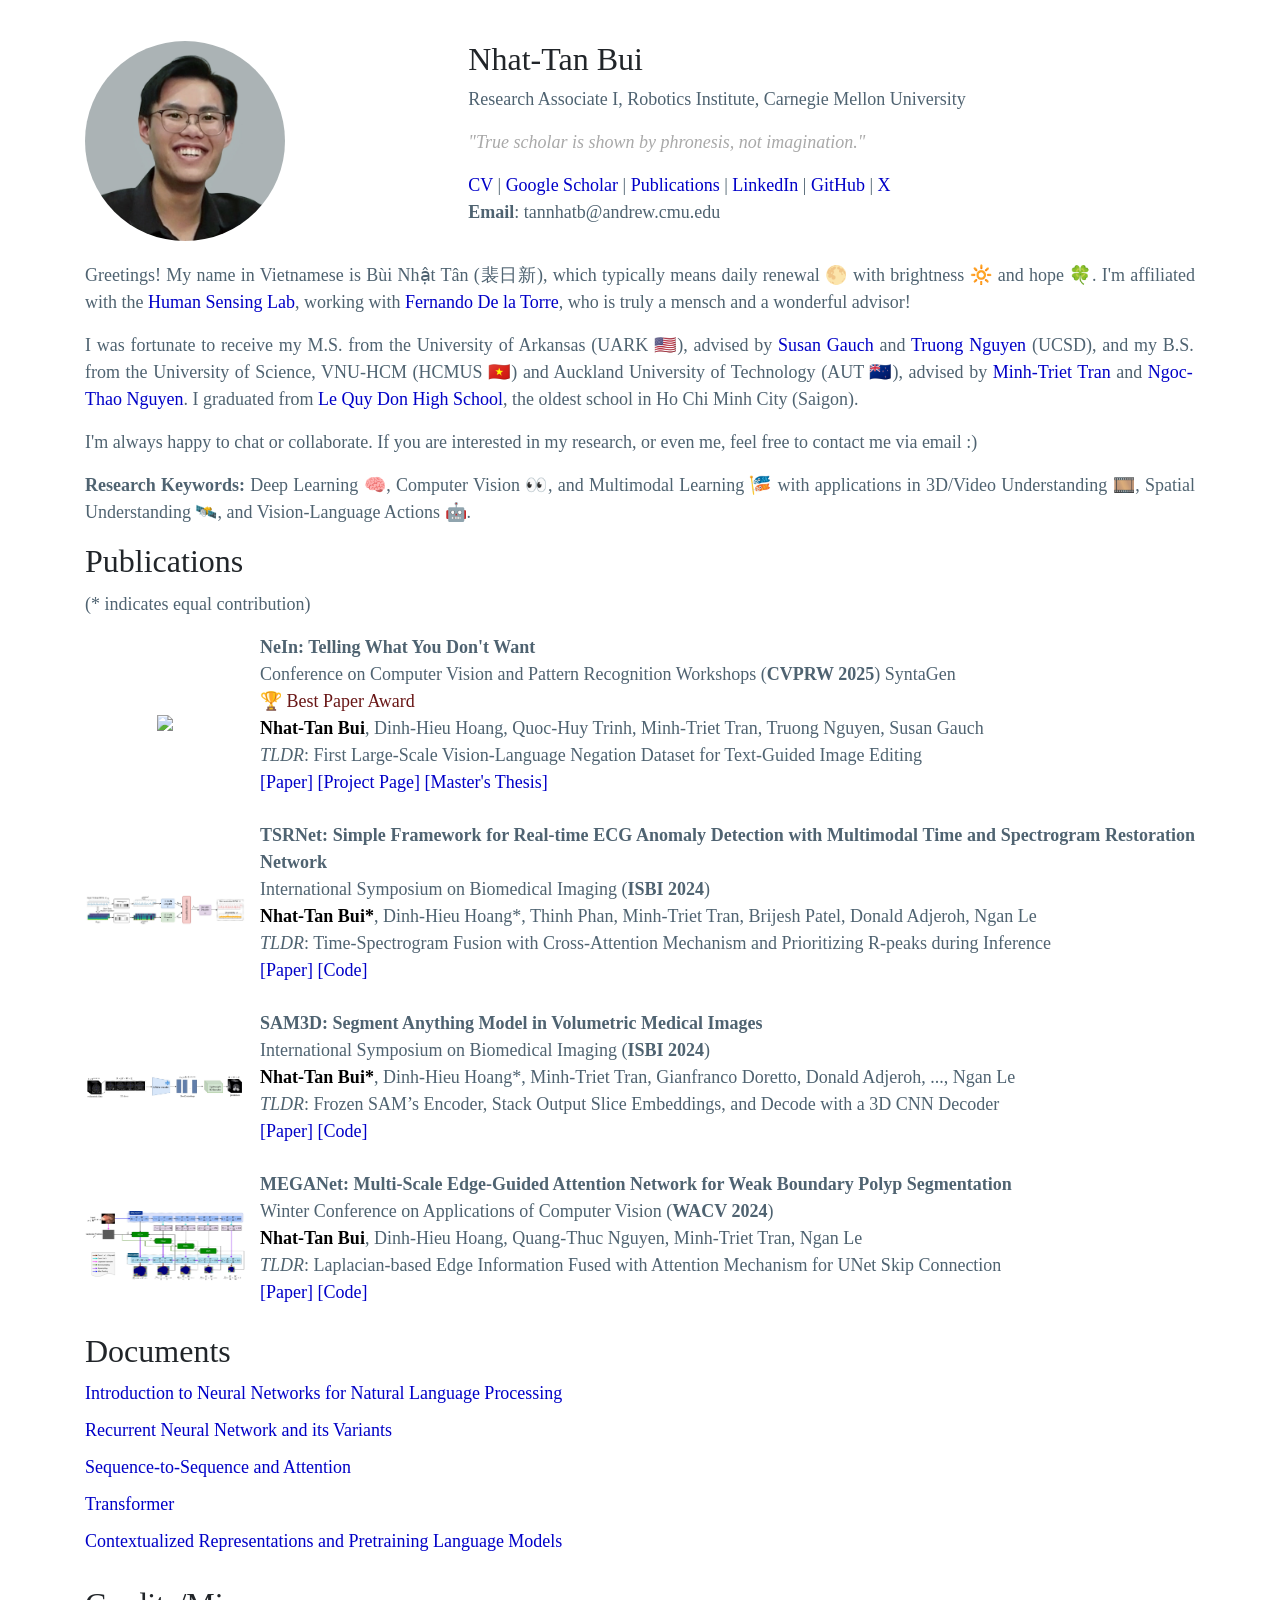
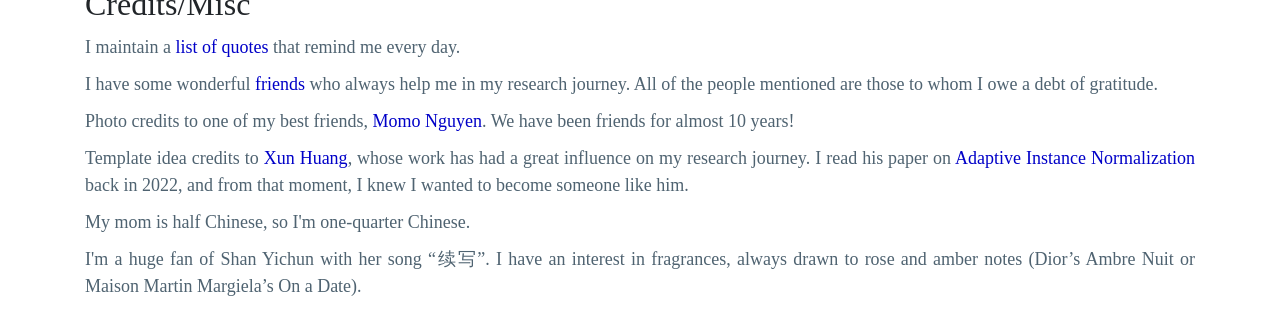
==== index.html @ d83086c2 "update" ====
<!DOCTYPE html>
<html lang="en">

<head>
    <meta charset="UTF-8">
    <meta name="viewport" content="width=device-width, initial-scale=1.0">
    <meta http-equiv="X-UA-Compatible" content="ie=edge">
    <link rel="stylesheet" href="css/main.css">
    <link rel="stylesheet" href="bootstrap/css/bootstrap.min.css"> 
    <title>Nhat-Tan Bui</title>
    <link rel="icon" href="images/favicon.png">
</head>

<body>
    <div class="container">
        <div id="profile">
            <div class="container" id="profile">
                <div class="profile-left">
                    <img src="images/ava.jpg" class="profile-photo">
                </div>
                <div class="profile-right">
                    <h2>Nhat-Tan Bui</h2>
                    <p>Research Associate I, Robotics Institute, Carnegie Mellon University</p>
                    <p><p style="font-size: 18px; font-style: italic; color: #A9A9A9;">"True scholar is shown by phronesis, not imagination."</></p>
                    <p style="margin-bottom: 0;" class="social-links">
                        <a href="https://drive.google.com/file/d/1p9NUWzG6cWO3lmLlV0U5nC8i3-qY0h5b/view?usp=drive_link">CV</a> |
                        <a href="https://scholar.google.com/citations?user=FV1sNHAAAAAJ">Google Scholar</a> |
                        <a href="#publication">Publications</a> |
                        <a href="https://www.linkedin.com/in/bntannnn/">LinkedIn</a> |
                        <a href="https://github.com/tanbuinhat">GitHub</a> |
                        <a href="https://x.com/nhattanbui22">X</a> 
                    </p>
                    <p><span class="highlight">Email</span>: tannhatb@andrew.cmu.edu</p>
                </div>
            </div>
        </div>   

        <div class="col-xs-12" id="intro">
            <p>Greetings! My name in Vietnamese is Bùi Nhật Tân (裴日新), which typically means daily renewal 🌕 with brightness 🔆 and hope 🍀. I'm affiliated with the <a href="http://www.humansensing.cs.cmu.edu/">Human Sensing Lab</a>, working with <a href="https://www.ri.cmu.edu/ri-faculty/fernando-de-la-torre-frade/">Fernando De la Torre</a>, who is truly a mensch and a wonderful advisor!</p>
            <p>I was fortunate to receive my M.S. from the University of Arkansas (UARK 🇺🇸), advised by <a href="https://engineering.uark.edu/electrical-engineering-computer-science/electrical-engineering-faculty/uid/sgauch/name/Susan+E+Gauch/">Susan Gauch</a> and <a href="https://jacobsschool.ucsd.edu/people/profile/truong-q-nguyen">Truong Nguyen</a> (UCSD), 
            and my B.S. from the University of Science, VNU-HCM (HCMUS 🇻🇳) and Auckland University of Technology (AUT 🇳🇿), advised by <a href="https://en.hcmus.edu.vn/profile/tran-minh-triet/">Minh-Triet Tran</a> and <a href="https://www.fit.hcmus.edu.vn/~nnthao/">Ngoc-Thao Nguyen</a>. I graduated from <a href="https://www.historicvietnam.com/former-lycee-chasseloup-laubat/">Le Quy Don High School</a>, the oldest school in Ho Chi Minh City (Saigon).</p>
            <p>I'm always happy to chat or collaborate. If you are interested in my research, or even me, feel free to contact me via email :)</p>
            <p><span class="highlight">Research Keywords:</span> Deep Learning 🧠, Computer Vision 👀, and Multimodal Learning 🎏 with applications in 3D/Video Understanding 🎞️, Spatial Understanding 🛰️, and Vision-Language Actions 🤖.</p>
        </div>


        <div class="col-xs-12"  id="publication">
            <h2>Publications</h2>
            <p>(* indicates equal contribution)</p>

            <div class="row publication-item">
                <div class="col-xs-12 col-sm-3 col-md-2 publication-image">
                    <img src="images/NeIn.png">
                </div>

                <div class="col-xs-12 col-sm-9 col-md-10 publication-text">
                    <p class="article-title">NeIn: Telling What You Don't Want</p>
                    <p style="margin-bottom: 0;">Conference on Computer Vision and Pattern Recognition Workshops (<span class="highlight">CVPRW 2025</span>) SyntaGen</p> 
                    <p style="margin-bottom: 0;">🏆 <span style="color: #691616;">Best Paper Award</span></p>
                    <p style="margin-bottom: 0;"><span class="author">Nhat-Tan Bui</span>, Dinh-Hieu Hoang, Quoc-Huy Trinh, Minh-Triet Tran, Truong Nguyen, Susan Gauch</p>
                    <p style="margin-bottom: 0;"><i>TLDR</i>: First Large-Scale Vision-Language Negation Dataset for Text-Guided Image Editing</p>
                    <p><a href="https://arxiv.org/abs/2409.06481"> [Paper]</a><a href="https://tanbuinhat.github.io/NeIn/"> [Project Page]</a><a href="https://scholarworks.uark.edu/etd/5986/"> [Master's Thesis]</a></p>
                </div>
            </div>

            <div class="row publication-item">
                <div class="col-xs-12 col-sm-3 col-md-2 publication-image">
                    <img src="images/TSRNet.jpg">
                </div>

                <div class="col-xs-12 col-sm-9 col-md-10 publication-text">
                    <p class="article-title">TSRNet: Simple Framework for Real-time ECG Anomaly Detection with Multimodal Time and Spectrogram Restoration Network</p>
                    <p style="margin-bottom: 0;">International Symposium on Biomedical Imaging (<span class="highlight">ISBI 2024</span>)</p> 
                    <p style="margin-bottom: 0;"><span class="author">Nhat-Tan Bui*</span>, Dinh-Hieu Hoang*, Thinh Phan, Minh-Triet Tran, Brijesh Patel, Donald Adjeroh, Ngan Le</p>
                    <p style="margin-bottom: 0;"><i>TLDR</i>: Time-Spectrogram Fusion with Cross-Attention Mechanism and Prioritizing R-peaks during Inference</p>
                    <p><a href="https://arxiv.org/abs/2312.10187"> [Paper]</a><a href="https://github.com/UARK-AICV/TSRNet"> [Code]</a></p>
                </div>
            </div>

            <div class="row publication-item">
                <div class="col-xs-12 col-sm-3 col-md-2 publication-image">
                    <img src="images/SAM3D.jpg">
                </div>

                <div class="col-xs-12 col-sm-9 col-md-10 publication-text">
                    <p class="article-title">SAM3D: Segment Anything Model in Volumetric Medical Images</p>
                    <p style="margin-bottom: 0;">International Symposium on Biomedical Imaging (<span class="highlight">ISBI 2024</span>)</p> 
                    <p style="margin-bottom: 0;"><span class="author">Nhat-Tan Bui*</span>, Dinh-Hieu Hoang*, Minh-Triet Tran, Gianfranco Doretto, Donald Adjeroh, ..., Ngan Le</p>
                    <p style="margin-bottom: 0;"><i>TLDR</i>: Frozen SAM’s Encoder, Stack Output Slice Embeddings, and Decode with a 3D CNN Decoder</p>
                    <p><a href="https://arxiv.org/abs/2309.03493"> [Paper]</a><a href="https://github.com/UARK-AICV/SAM3D"> [Code]</a></p>
                </div>
            </div>


            <div class="row publication-item">
                <div class="col-xs-12 col-sm-3 col-md-2 publication-image">
                    <img src="images/MEGANet.jpg">
                </div>

                <div class="col-xs-12 col-sm-9 col-md-10 publication-text">
                    <p class="article-title">MEGANet: Multi-Scale Edge-Guided Attention Network for Weak Boundary Polyp Segmentation</p>
                    <p style="margin-bottom: 0;">Winter Conference on Applications of Computer Vision (<span class="highlight">WACV 2024</span>)</p> 
                    <p style="margin-bottom: 0;"><span class="author">Nhat-Tan Bui</span>, Dinh-Hieu Hoang, Quang-Thuc Nguyen, Minh-Triet Tran, Ngan Le</p>
                    <p style="margin-bottom: 0;"><i>TLDR</i>: Laplacian-based Edge Information Fused with Attention Mechanism for UNet Skip Connection</p>
                    <p><a href="https://arxiv.org/abs/2309.03329"> [Paper]</a><a href="https://github.com/UARK-AICV/MEGANet"> [Code]</a></p>
                </div>
            </div>
            
        </div>


        <div class="col-xs-12" id="documents">
            <h2>Documents</h2>
            <ul>
                <li><a href="https://drive.google.com/file/d/1BZ5nhnDz6Wyke-MJ8NSvJ7gB6AqwKMNn/view?usp=sharing">Introduction to Neural Networks for Natural Language Processing</a></li>
                <li><a href="https://drive.google.com/file/d/1oxoGDTKHzduneCsjd1_vYH80rLHePh2l/view?usp=sharing">Recurrent Neural Network and its Variants</a></li>
                <li><a href="https://drive.google.com/file/d/1zu3jAroVLUYrn-IvVmHPqUn3wFqWlLka/view?usp=sharing">Sequence-to-Sequence and Attention</a></li>
                <li><a href="https://drive.google.com/file/d/1wyZsNoutCUk3SFocXcAwZsvvgxLwMb8A/view?usp=sharing">Transformer</a></li>
                <li><a href="https://drive.google.com/file/d/1ORIOd24dm9jxn-ORWn47mVZruFvTWpwh/view?usp=sharing">Contextualized Representations and Pretraining Language Models</a></li>
            </ul>
        </div>

        <div class="col-xs-12" id="misc">
            <h2 style="margin-top: 30px;">Credits/Misc</h2>
            <ul style="color: #4F6371;">
                <li>I maintain a <a href="quotes.html">list of quotes</a> that remind me every day.</li>
                <li>I have some wonderful <a href="friends.html">friends</a> who always help me in my research journey. All of the people mentioned are those to whom I owe a debt of gratitude.</li>
                <li>Photo credits to one of my best friends, <a href="https://www.instagram.com/momonguyenn/">Momo Nguyen</a>. We have been friends for almost 10 years!</li>
                <li>Template idea credits to <a href="https://www.xunhuang.me/">Xun Huang</a>, whose work has had a great influence on my research journey. I read his paper on <a href="https://openaccess.thecvf.com/content_ICCV_2017/papers/Huang_Arbitrary_Style_Transfer_ICCV_2017_paper.pdf">Adaptive Instance Normalization</a> back in 2022, and from that moment, I knew I wanted to become someone like him.</li>
                <li>My mom is half Chinese, so I'm one-quarter Chinese.</li>
                <li>I'm a huge fan of Shan Yichun with her song “续写”. I have an interest in fragrances, always drawn to rose and amber notes (Dior’s Ambre Nuit or Maison Martin Margiela’s On a Date).</li>
            </ul>
        </div>

    </div>
</body>
</html>
---- css/main.css ----
* {
  margin: 0;
  padding: 0;
  box-sizing: border-box;
  font-family: 'Merriweather', serif;
}

body {
  width: 100%;
  height: 100%;
  background-color: #f4f4f4;
  line-height: 1.6;
  margin: 0;
  padding: 0;
}

.container{
  width: 90%;
  max-width: 1200px;
  margin: 0 auto;
  padding: 20px;
}

p {
  color: #4F6371;
  font-weight: 300;
  font-size: 18px;
  margin: 0; 
  margin-bottom: 20px; 
}

p.quote {
  font-size: 18px;
  font-style: italic; 
  color: #A9A9A9;
}

a:link {
  color: #0000C8; 
  text-decoration: none; 
}

a:visited {
  color: #0000C8; 
  text-decoration: none;
}

#profile .container {
  display: flex;
  align-items: center;
  padding: 20px 0;
  flex-wrap: wrap;
  gap: 20px;
}

.profile-left {
  flex: 1;
  min-width: 200px;
}

.profile-photo {
  border-radius: 50%;
  width: 200px;
  height: 200px;
  float: left;
  margin-right: 10px;
}

.profile-right {
  flex: 2;
  min-width: 280px;
  padding: 0;
}

.social-links a {
  font-size: 18px;     
  text-decoration: none; 
  color: #0000C8;
} 

span.highlight
{
  font-weight:bold;
}

span.author
{
  color:#000000;
  font-weight:bold;
}

#publication, #intro, #documents, #blogs, #misc {
    text-align: justify;
    text-justify: inter-word;
}

#publication .article-title {
  font-size: 18px;  
  margin-bottom: 0;
  font-weight: bold;
}

.publication-item {
  margin-bottom: 10px;
  display: flex;
  flex-wrap: wrap;
  align-items: center;
}

.publication-image {
  height: 120px;
  display: flex;
  align-items: center;
  justify-content: center;
}

.publication-image img {
  max-width: 100%;
  max-height: 100%;
  object-fit: contain;
}

.publication-text {
  text-align: justify;
  text-justify: inter-word;
  align-items: center;
}

@media (min-width: 768px) {
  .publication-text {
    padding-left: 0 !important;
    text-align: justify;
  }
}

@media (max-width: 767px) {
  #profile .container {
    flex-direction: column;
    text-align: center;
  }
  .publication-image {
    margin-bottom: 10px;
    padding: 0 15px; 
  }
  .publication-text {
    padding: 0 15px; 
    text-align: justify;
  }
}

ul {
  padding-left: 0;
  list-style-type: none;
}

li {
  margin-bottom: 10px;
  font-size: 18px;
  font-weight: 300;
}

.col-xs-12 h2 {
  margin-bottom: 10px;
}

.quote-section {
    margin-bottom: 40px;
}

.quote-section h3 {
    margin-bottom: 15px;
}

.quote {
    line-height: 1.8;
}
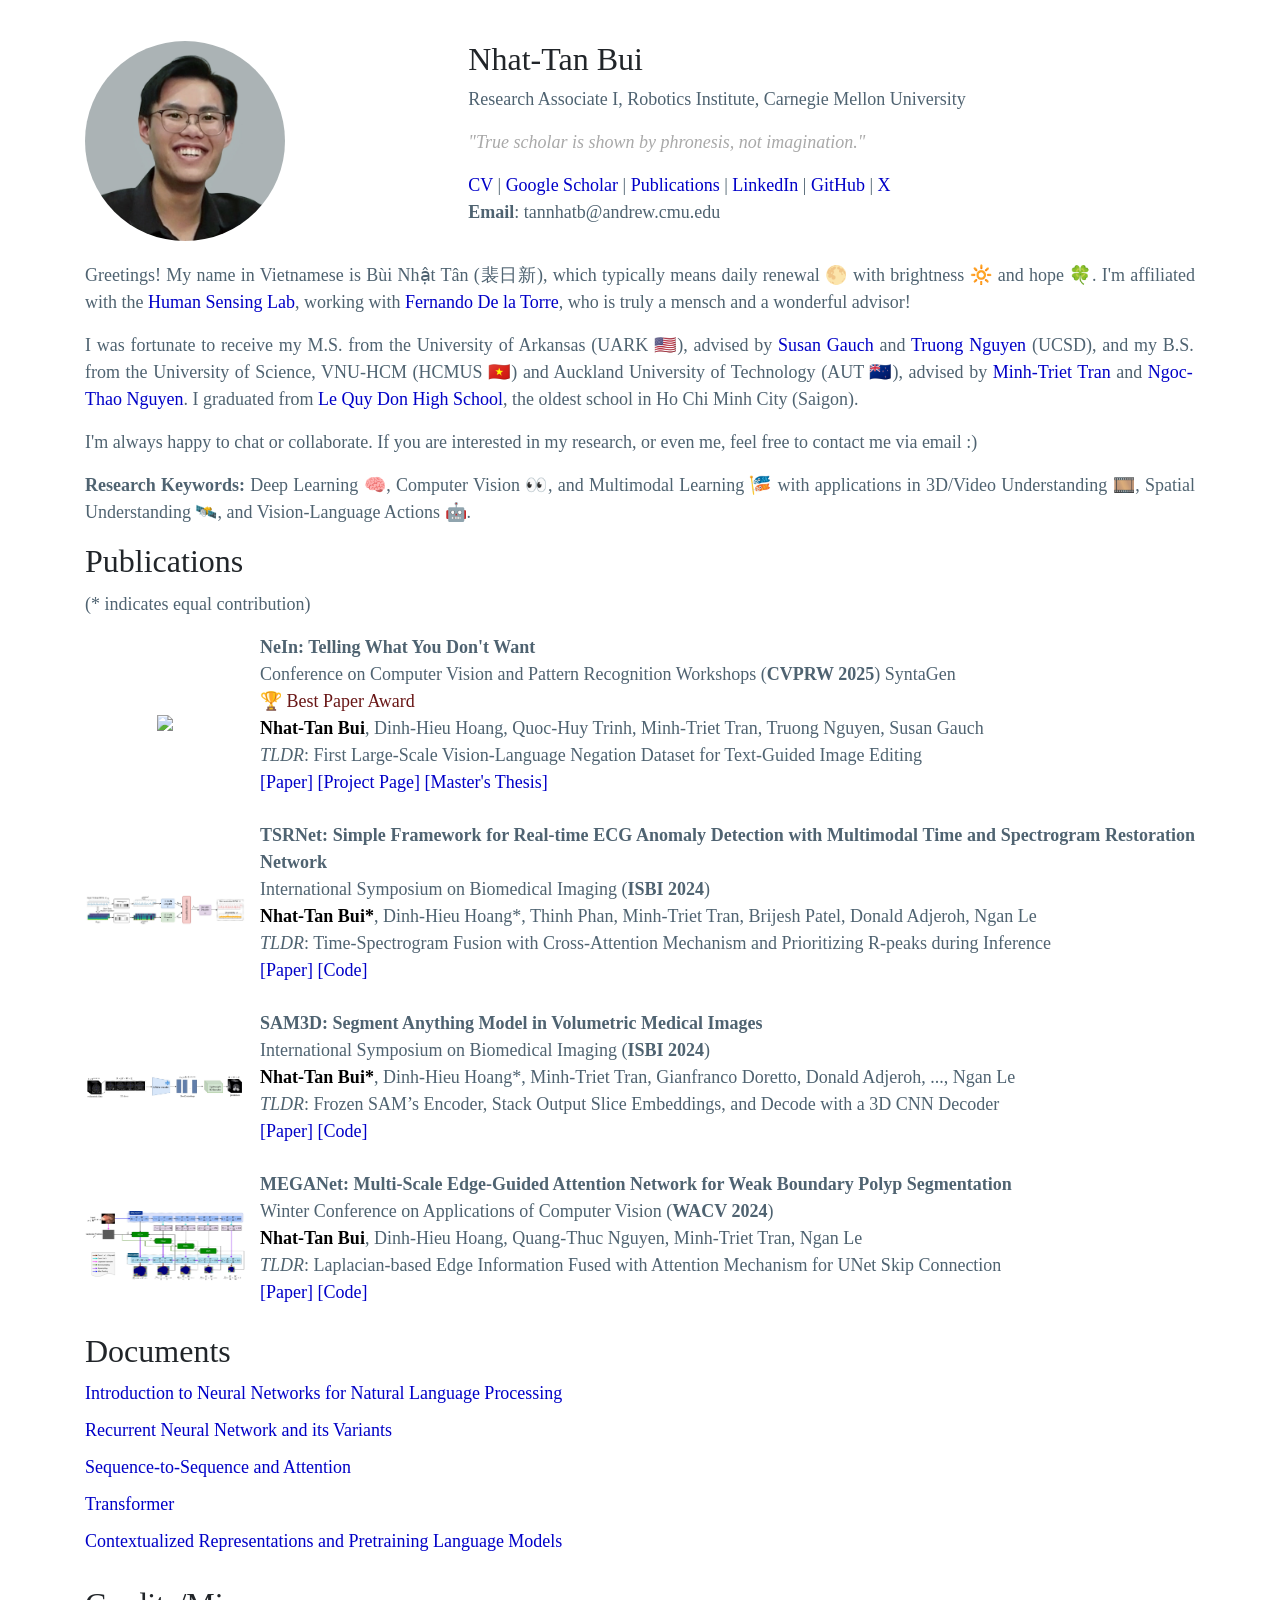
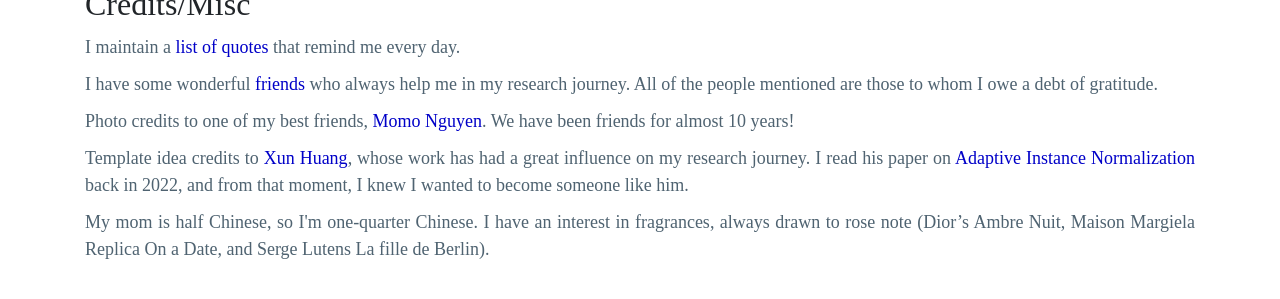
==== commit a9e657b1: "update" ====
--- a/index.html
+++ b/index.html
@@ -128,8 +128,7 @@
                 <li>I have some wonderful <a href="friends.html">friends</a> who always help me in my research journey. All of the people mentioned are those to whom I owe a debt of gratitude.</li>
                 <li>Photo credits to one of my best friends, <a href="https://www.instagram.com/momonguyenn/">Momo Nguyen</a>. We have been friends for almost 10 years!</li>
                 <li>Template idea credits to <a href="https://www.xunhuang.me/">Xun Huang</a>, whose work has had a great influence on my research journey. I read his paper on <a href="https://openaccess.thecvf.com/content_ICCV_2017/papers/Huang_Arbitrary_Style_Transfer_ICCV_2017_paper.pdf">Adaptive Instance Normalization</a> back in 2022, and from that moment, I knew I wanted to become someone like him.</li>
-                <li>My mom is half Chinese, so I'm one-quarter Chinese.</li>
-                <li>I'm a huge fan of Shan Yichun with her song “续写”. I have an interest in fragrances, always drawn to rose and amber notes (Dior’s Ambre Nuit or Maison Martin Margiela’s On a Date).</li>
+                <li>My mom is half Chinese, so I'm one-quarter Chinese. I have an interest in fragrances, always drawn to rose note (Dior’s Ambre Nuit, Maison Margiela Replica On a Date, and Serge Lutens La fille de Berlin).</li>
             </ul>
         </div>
 
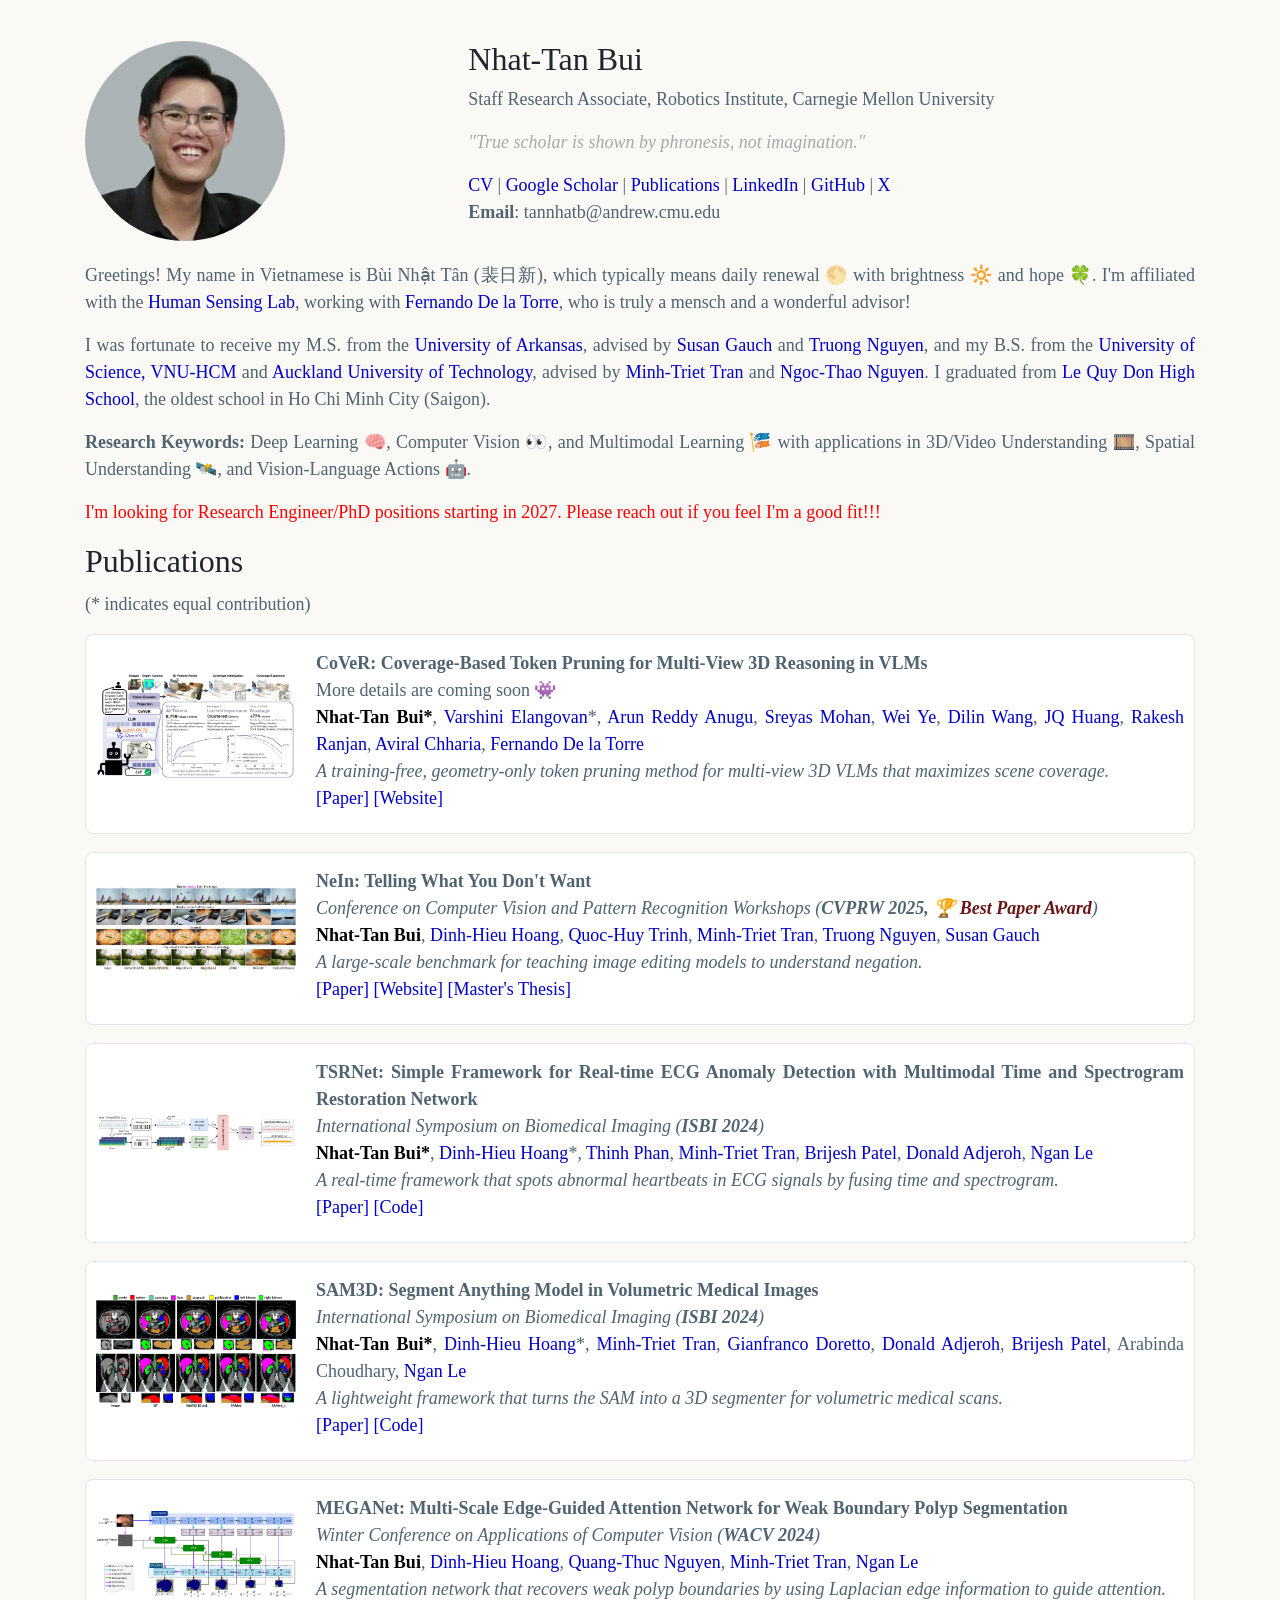
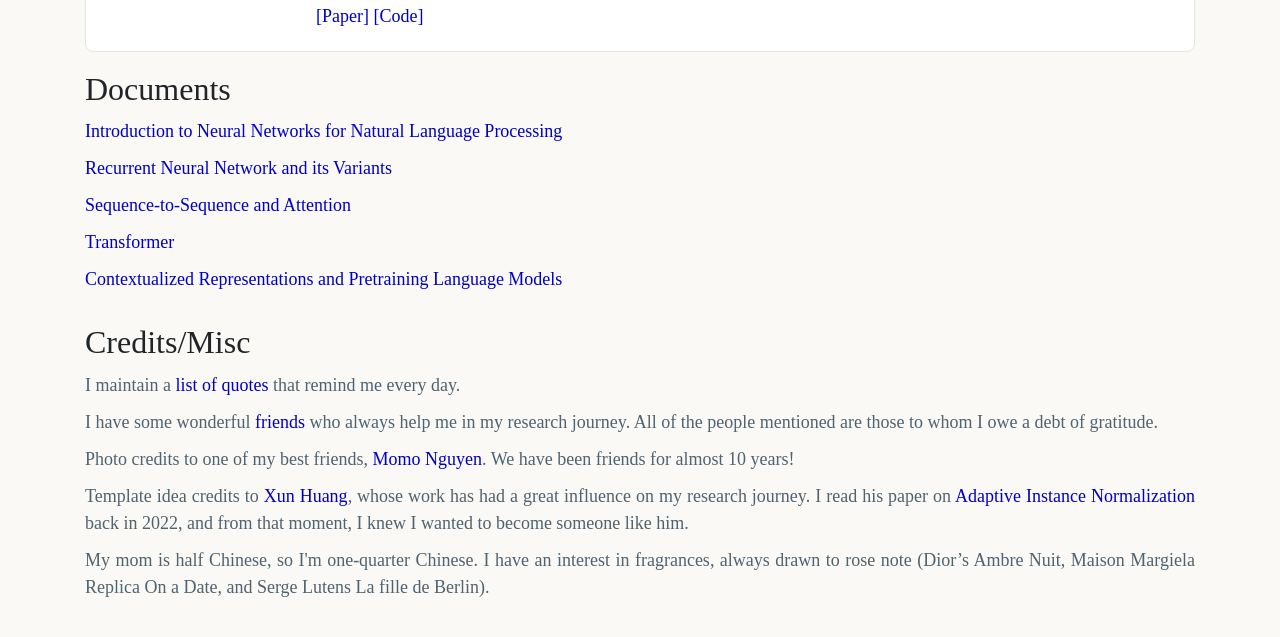
==== commit 9d9b3909: "update" ====
--- a/index.html
+++ b/index.html
@@ -21,10 +21,10 @@
                 </div>
                 <div class="profile-right">
                     <h2>Nhat-Tan Bui</h2>
-                    <p>Research Associate I, Robotics Institute, Carnegie Mellon University</p>
+                    <p>Staff Research Associate, Robotics Institute, Carnegie Mellon University</p>
                     <p><p style="font-size: 18px; font-style: italic; color: #A9A9A9;">"True scholar is shown by phronesis, not imagination."</></p>
                     <p style="margin-bottom: 0;" class="social-links">
-                        <a href="https://drive.google.com/file/d/1p9NUWzG6cWO3lmLlV0U5nC8i3-qY0h5b/view?usp=drive_link">CV</a> |
+                        <a href="https://drive.google.com/file/d/1gJBJsEUtDPwQ0TL1xk48a0roUYD8vA9K/view?usp=drive_link">CV</a> |
                         <a href="https://scholar.google.com/citations?user=FV1sNHAAAAAJ">Google Scholar</a> |
                         <a href="#publication">Publications</a> |
                         <a href="https://www.linkedin.com/in/bntannnn/">LinkedIn</a> |
@@ -38,10 +38,10 @@
 
         <div class="col-xs-12" id="intro">
             <p>Greetings! My name in Vietnamese is Bùi Nhật Tân (裴日新), which typically means daily renewal 🌕 with brightness 🔆 and hope 🍀. I'm affiliated with the <a href="http://www.humansensing.cs.cmu.edu/">Human Sensing Lab</a>, working with <a href="https://www.ri.cmu.edu/ri-faculty/fernando-de-la-torre-frade/">Fernando De la Torre</a>, who is truly a mensch and a wonderful advisor!</p>
-            <p>I was fortunate to receive my M.S. from the University of Arkansas (UARK 🇺🇸), advised by <a href="https://engineering.uark.edu/electrical-engineering-computer-science/electrical-engineering-faculty/uid/sgauch/name/Susan+E+Gauch/">Susan Gauch</a> and <a href="https://jacobsschool.ucsd.edu/people/profile/truong-q-nguyen">Truong Nguyen</a> (UCSD), 
-            and my B.S. from the University of Science, VNU-HCM (HCMUS 🇻🇳) and Auckland University of Technology (AUT 🇳🇿), advised by <a href="https://en.hcmus.edu.vn/profile/tran-minh-triet/">Minh-Triet Tran</a> and <a href="https://www.fit.hcmus.edu.vn/~nnthao/">Ngoc-Thao Nguyen</a>. I graduated from <a href="https://www.historicvietnam.com/former-lycee-chasseloup-laubat/">Le Quy Don High School</a>, the oldest school in Ho Chi Minh City (Saigon).</p>
-            <p>I'm always happy to chat or collaborate. If you are interested in my research, or even me, feel free to contact me via email :)</p>
+            <p>I was fortunate to receive my M.S. from the <a href="https://www.uark.edu/">University of Arkansas</a>, advised by <a href="https://engineering.uark.edu/electrical-engineering-computer-science/electrical-engineering-faculty/uid/sgauch/name/Susan+E+Gauch/">Susan Gauch</a> and <a href="https://jacobsschool.ucsd.edu/people/profile/truong-q-nguyen">Truong Nguyen</a>, 
+            and my B.S. from the <a href="https://en.hcmus.edu.vn/">University of Science, VNU-HCM</a> and <a href="https://www.aut.ac.nz/">Auckland University of Technology</a>, advised by <a href="https://en.hcmus.edu.vn/profile/tran-minh-triet/">Minh-Triet Tran</a> and <a href="https://www.fit.hcmus.edu.vn/~nnthao/">Ngoc-Thao Nguyen</a>. I graduated from <a href="https://www.historicvietnam.com/former-lycee-chasseloup-laubat/">Le Quy Don High School</a>, the oldest school in Ho Chi Minh City (Saigon).</p>
             <p><span class="highlight">Research Keywords:</span> Deep Learning 🧠, Computer Vision 👀, and Multimodal Learning 🎏 with applications in 3D/Video Understanding 🎞️, Spatial Understanding 🛰️, and Vision-Language Actions 🤖.</p>
+            <p style="color: red">I'm looking for Research Engineer/PhD positions starting in 2027. Please reach out if you feel I'm a good fit!!!</p>
         </div>
 
 
@@ -49,62 +49,86 @@
             <h2>Publications</h2>
             <p>(* indicates equal contribution)</p>
 
-            <div class="row publication-item">
-                <div class="col-xs-12 col-sm-3 col-md-2 publication-image">
-                    <img src="images/NeIn.png">
-                </div>
+            <div class="publication-item">
+                <div class="row">
+                    <div class="publication-image">
+                        <img src="images/CoVeR.jpg" class="move-down">
+                    </div>
 
-                <div class="col-xs-12 col-sm-9 col-md-10 publication-text">
-                    <p class="article-title">NeIn: Telling What You Don't Want</p>
-                    <p style="margin-bottom: 0;">Conference on Computer Vision and Pattern Recognition Workshops (<span class="highlight">CVPRW 2025</span>) SyntaGen</p> 
-                    <p style="margin-bottom: 0;">🏆 <span style="color: #691616;">Best Paper Award</span></p>
-                    <p style="margin-bottom: 0;"><span class="author">Nhat-Tan Bui</span>, Dinh-Hieu Hoang, Quoc-Huy Trinh, Minh-Triet Tran, Truong Nguyen, Susan Gauch</p>
-                    <p style="margin-bottom: 0;"><i>TLDR</i>: First Large-Scale Vision-Language Negation Dataset for Text-Guided Image Editing</p>
-                    <p><a href="https://arxiv.org/abs/2409.06481"> [Paper]</a><a href="https://tanbuinhat.github.io/NeIn/"> [Project Page]</a><a href="https://scholarworks.uark.edu/etd/5986/"> [Master's Thesis]</a></p>
+                    <div class="publication-text">
+                        <p class="article-title">CoVeR: Coverage-Based Token Pruning for Multi-View 3D Reasoning in VLMs</p>
+                        <p style="margin-bottom: 0;">More details are coming soon 👾</p> 
+                        <p style="margin-bottom: 0;"><span class="author">Nhat-Tan Bui*</span>, <a href="https://varshini-e.github.io/">Varshini Elangovan</a>*, <a href="https://www.linkedin.com/in/a-arun-reddy/">Arun Reddy Anugu</a>, <a href="https://sreyas-mohan.github.io/">Sreyas Mohan</a>, <a href="https://ywwwer.github.io/">Wei Ye</a>, <a href="https://wdilin.github.io/">Dilin Wang</a>, <a href="https://www.linkedin.com/in/jq-huang/">JQ Huang</a>, <a href="https://www.linkedin.com/in/rakesh-r-3848538/">Rakesh Ranjan</a>, <a href="https://aviralchharia.github.io/">Aviral Chharia</a>, <a href="https://scholar.google.com/citations?user=YB8_6gkAAAAJ">Fernando De la Torre</a></p>
+                        <p style="margin-bottom: 0;"><i>A training-free, geometry-only token pruning method for multi-view 3D VLMs that maximizes scene coverage.</i></p>
+                        <p><a href="https://humansensinglab.github.io/CoVeR/CoVeR.pdf"> [Paper]</a><a href="https://humansensinglab.github.io/CoVeR"> [Website]</a></p>
+                    </div>
                 </div>
             </div>
 
-            <div class="row publication-item">
-                <div class="col-xs-12 col-sm-3 col-md-2 publication-image">
-                    <img src="images/TSRNet.jpg">
-                </div>
+            <div class="publication-item">
+                <div class="row">
+                    <div class="publication-image">
+                        <img src="images/NeIn.png">
+                    </div>
 
-                <div class="col-xs-12 col-sm-9 col-md-10 publication-text">
-                    <p class="article-title">TSRNet: Simple Framework for Real-time ECG Anomaly Detection with Multimodal Time and Spectrogram Restoration Network</p>
-                    <p style="margin-bottom: 0;">International Symposium on Biomedical Imaging (<span class="highlight">ISBI 2024</span>)</p> 
-                    <p style="margin-bottom: 0;"><span class="author">Nhat-Tan Bui*</span>, Dinh-Hieu Hoang*, Thinh Phan, Minh-Triet Tran, Brijesh Patel, Donald Adjeroh, Ngan Le</p>
-                    <p style="margin-bottom: 0;"><i>TLDR</i>: Time-Spectrogram Fusion with Cross-Attention Mechanism and Prioritizing R-peaks during Inference</p>
-                    <p><a href="https://arxiv.org/abs/2312.10187"> [Paper]</a><a href="https://github.com/UARK-AICV/TSRNet"> [Code]</a></p>
+                    <div class="publication-text">
+                        <p class="article-title">NeIn: Telling What You Don't Want</p>
+                        <p style="margin-bottom: 0;"><i>Conference on Computer Vision and Pattern Recognition Workshops (<span class="highlight">CVPRW 2025, 🏆 <span style="color: #691616;">Best Paper Award</span></span>)</i></p> 
+                        <p style="margin-bottom: 0;"><span class="author">Nhat-Tan Bui</span>, <a href="https://scholar.google.com/citations?user=713F7a8AAAAJ">Dinh-Hieu Hoang</a>, <a href="https://huyquoctrinh.github.io/huyquoctrinh/">Quoc-Huy Trinh</a>, <a href="https://scholar.google.com/citations?user=lt2ATkkAAAAJ">Minh-Triet Tran</a>, <a href="https://scholar.google.com/citations?user=5rjfy4AAAAAJ">Truong Nguyen</a>, <a href="https://scholar.google.com/citations?user=WWUqQQMAAAAJ">Susan Gauch</a></p>
+                        <p style="margin-bottom: 0;"><i>A large-scale benchmark for teaching image editing models to understand negation.</i></p>
+                        <p><a href="https://arxiv.org/abs/2409.06481"> [Paper]</a><a href="https://tanbuinhat.github.io/NeIn/"> [Website]</a><a href="https://scholarworks.uark.edu/etd/5986/"> [Master's Thesis]</a></p>
+                    </div>
                 </div>
             </div>
 
-            <div class="row publication-item">
-                <div class="col-xs-12 col-sm-3 col-md-2 publication-image">
-                    <img src="images/SAM3D.jpg">
+            <div class="publication-item">
+                <div class="row">
+                    <div class="publication-image">
+                        <img src="images/TSRNet.jpg" class="move-down">
+                    </div>
+
+                    <div class="publication-text">
+                        <p class="article-title">TSRNet: Simple Framework for Real-time ECG Anomaly Detection with Multimodal Time and Spectrogram Restoration Network</p>
+                        <p style="margin-bottom: 0;"><i>International Symposium on Biomedical Imaging (<span class="highlight">ISBI 2024</span>)</i></p> 
+                        <p style="margin-bottom: 0;"><span class="author">Nhat-Tan Bui*</span>, <a href="https://scholar.google.com/citations?user=713F7a8AAAAJ">Dinh-Hieu Hoang</a>*, <a href="https://scholar.google.com/citations?user=zsGhPHcAAAAJ">Thinh Phan</a>, <a href="https://scholar.google.com/citations?user=lt2ATkkAAAAJ">Minh-Triet Tran</a>, <a href="https://scholar.google.com/citations?user=kXNpMpwAAAAJ">Brijesh Patel</a>, <a href="https://scholar.google.com/citations?user=WfzNXGIAAAAJ">Donald Adjeroh</a>, <a href="https://scholar.google.com/citations?hl=vi&user=8ck0k_UAAAAJ">Ngan Le</a></p>
+                        <p style="margin-bottom: 0;"><i>A real-time framework that spots abnormal heartbeats in ECG signals by fusing time and spectrogram.</i></p>
+                        <p><a href="https://arxiv.org/abs/2312.10187"> [Paper]</a><a href="https://github.com/UARK-AICV/TSRNet"> [Code]</a></p>
+                    </div>
                 </div>
+            </div>
 
-                <div class="col-xs-12 col-sm-9 col-md-10 publication-text">
-                    <p class="article-title">SAM3D: Segment Anything Model in Volumetric Medical Images</p>
-                    <p style="margin-bottom: 0;">International Symposium on Biomedical Imaging (<span class="highlight">ISBI 2024</span>)</p> 
-                    <p style="margin-bottom: 0;"><span class="author">Nhat-Tan Bui*</span>, Dinh-Hieu Hoang*, Minh-Triet Tran, Gianfranco Doretto, Donald Adjeroh, ..., Ngan Le</p>
-                    <p style="margin-bottom: 0;"><i>TLDR</i>: Frozen SAM’s Encoder, Stack Output Slice Embeddings, and Decode with a 3D CNN Decoder</p>
-                    <p><a href="https://arxiv.org/abs/2309.03493"> [Paper]</a><a href="https://github.com/UARK-AICV/SAM3D"> [Code]</a></p>
+            <div class="publication-item">
+                <div class="row">
+                    <div class="publication-image">
+                        <img src="images/SAM3D.png" class="move-down">
+                    </div>
+
+                    <div class="publication-text">
+                        <p class="article-title">SAM3D: Segment Anything Model in Volumetric Medical Images</p>
+                        <p style="margin-bottom: 0;"><i>International Symposium on Biomedical Imaging (<span class="highlight">ISBI 2024</span>)</i></p> 
+                        <p style="margin-bottom: 0;"><span class="author">Nhat-Tan Bui*</span>, <a href="https://scholar.google.com/citations?user=713F7a8AAAAJ">Dinh-Hieu Hoang</a>*, <a href="https://scholar.google.com/citations?user=lt2ATkkAAAAJ">Minh-Triet Tran</a>, <a href="https://scholar.google.com/citations?user=ReEG0FwAAAAJ">Gianfranco Doretto</a>, <a href="https://scholar.google.com/citations?user=WfzNXGIAAAAJ">Donald Adjeroh</a>, <a href="https://scholar.google.com/citations?user=kXNpMpwAAAAJ">Brijesh Patel</a>, Arabinda Choudhary, <a href="https://scholar.google.com/citations?hl=vi&user=8ck0k_UAAAAJ">Ngan Le</a></p>
+                        <p style="margin-bottom: 0;"><i>A lightweight framework that turns the SAM into a 3D segmenter for volumetric medical scans.</i></p>
+                        <p><a href="https://arxiv.org/abs/2309.03493"> [Paper]</a><a href="https://github.com/UARK-AICV/SAM3D"> [Code]</a></p>
+                    </div>
                 </div>
             </div>
 
 
-            <div class="row publication-item">
-                <div class="col-xs-12 col-sm-3 col-md-2 publication-image">
-                    <img src="images/MEGANet.jpg">
+            <div class="publication-item">
+                <div class="row">
+                    <div class="publication-image">
+                        <img src="images/MEGANet.jpg">
+                    </div>
+
+                    <div class="publication-text">
+                        <p class="article-title">MEGANet: Multi-Scale Edge-Guided Attention Network for Weak Boundary Polyp Segmentation</p>
+                        <p style="margin-bottom: 0;"><i>Winter Conference on Applications of Computer Vision (<span class="highlight">WACV 2024</span>)</i></p> 
+                        <p style="margin-bottom: 0;"><span class="author">Nhat-Tan Bui</span>, <a href="https://scholar.google.com/citations?user=713F7a8AAAAJ">Dinh-Hieu Hoang</a>, <a href="https://scholar.google.com/citations?user=vLJtIi4AAAAJ">Quang-Thuc Nguyen</a>, <a href="https://scholar.google.com/citations?user=lt2ATkkAAAAJ">Minh-Triet Tran</a>, <a href="https://scholar.google.com/citations?hl=vi&user=8ck0k_UAAAAJ">Ngan Le</a></p>
+                        <p style="margin-bottom: 0;"><i>A segmentation network that recovers weak polyp boundaries by using Laplacian edge information to guide attention.</i></p>
+                        <p><a href="https://arxiv.org/abs/2309.03329"> [Paper]</a><a href="https://github.com/UARK-AICV/MEGANet"> [Code]</a></p>
+                    </div>
                 </div>
-
-                <div class="col-xs-12 col-sm-9 col-md-10 publication-text">
-                    <p class="article-title">MEGANet: Multi-Scale Edge-Guided Attention Network for Weak Boundary Polyp Segmentation</p>
-                    <p style="margin-bottom: 0;">Winter Conference on Applications of Computer Vision (<span class="highlight">WACV 2024</span>)</p> 
-                    <p style="margin-bottom: 0;"><span class="author">Nhat-Tan Bui</span>, Dinh-Hieu Hoang, Quang-Thuc Nguyen, Minh-Triet Tran, Ngan Le</p>
-                    <p style="margin-bottom: 0;"><i>TLDR</i>: Laplacian-based Edge Information Fused with Attention Mechanism for UNet Skip Connection</p>
-                    <p><a href="https://arxiv.org/abs/2309.03329"> [Paper]</a><a href="https://github.com/UARK-AICV/MEGANet"> [Code]</a></p>
-                </div>
+                
             </div>
             
         </div>
@@ -131,7 +155,6 @@
                 <li>My mom is half Chinese, so I'm one-quarter Chinese. I have an interest in fragrances, always drawn to rose note (Dior’s Ambre Nuit, Maison Margiela Replica On a Date, and Serge Lutens La fille de Berlin).</li>
             </ul>
         </div>
-
     </div>
 </body>
 </html>
--- a/css/main.css
+++ b/css/main.css
@@ -8,7 +8,7 @@
 body {
   width: 100%;
   height: 100%;
-  background-color: #f4f4f4;
+  background-color: #FAF9F5 !important;
   line-height: 1.6;
   margin: 0;
   padding: 0;
@@ -101,29 +101,55 @@
 }
 
 .publication-item {
-  margin-bottom: 10px;
+  margin-bottom: 18px;
+  padding: 15px 10px 5px 10px;
   display: flex;
   flex-wrap: wrap;
   align-items: center;
+
+  background-color: #ffffff;
+  border: 1px solid #e5e5e5;
+  border-radius: 8px;
+  transition: all 0.2s ease;
+}
+
+.publication-item:hover {
+    border-color: #cccccc;
+    box-shadow: 0 4px 12px rgba(0, 0, 0, 0.08);
+    transform: translateY(-2px);
+}
+
+.publication-item .row {
+    display: flex;
+    align-items: flex-start;
+    margin-left: 0;
+    margin-right: 0;
 }
 
 .publication-image {
-  height: 120px;
-  display: flex;
-  align-items: center;
-  justify-content: center;
+    width: 200px;
+    height: 120px;
+    flex: 0 0 200px;
+
+    display: flex;
+    align-items: center;
+    justify-content: center;
+    margin-right: 20px;
 }
 
 .publication-image img {
-  max-width: 100%;
-  max-height: 100%;
-  object-fit: contain;
+    width: 100%;
+    height: 100%;
+    object-fit: contain;
 }
 
 .publication-text {
-  text-align: justify;
-  text-justify: inter-word;
-  align-items: center;
+    flex: 1;
+    min-width: 0;
+}
+
+.publication-image img.move-down {
+    transform: translateY(15px);
 }
 
 @media (min-width: 768px) {
@@ -138,12 +164,34 @@
     flex-direction: column;
     text-align: center;
   }
+
+  /* stack image on top, text below */
+  .publication-item .row {
+    flex-direction: column;
+    align-items: stretch;
+  }
+
   .publication-image {
-    margin-bottom: 10px;
-    padding: 0 15px; 
-  }
+    width: 100%;
+    flex: 0 0 auto;
+    height: auto;
+    margin-right: 0;
+    margin-bottom: 15px;
+    padding: 0 15px;
+  }
+
+  .publication-image img {
+    height: auto;
+    max-height: 220px;
+  }
+
+  /* the 15px nudge isn't needed once stacked */
+  .publication-image img.move-down {
+    transform: none;
+  }
+
   .publication-text {
-    padding: 0 15px; 
+    padding: 0 15px;
     text-align: justify;
   }
 }
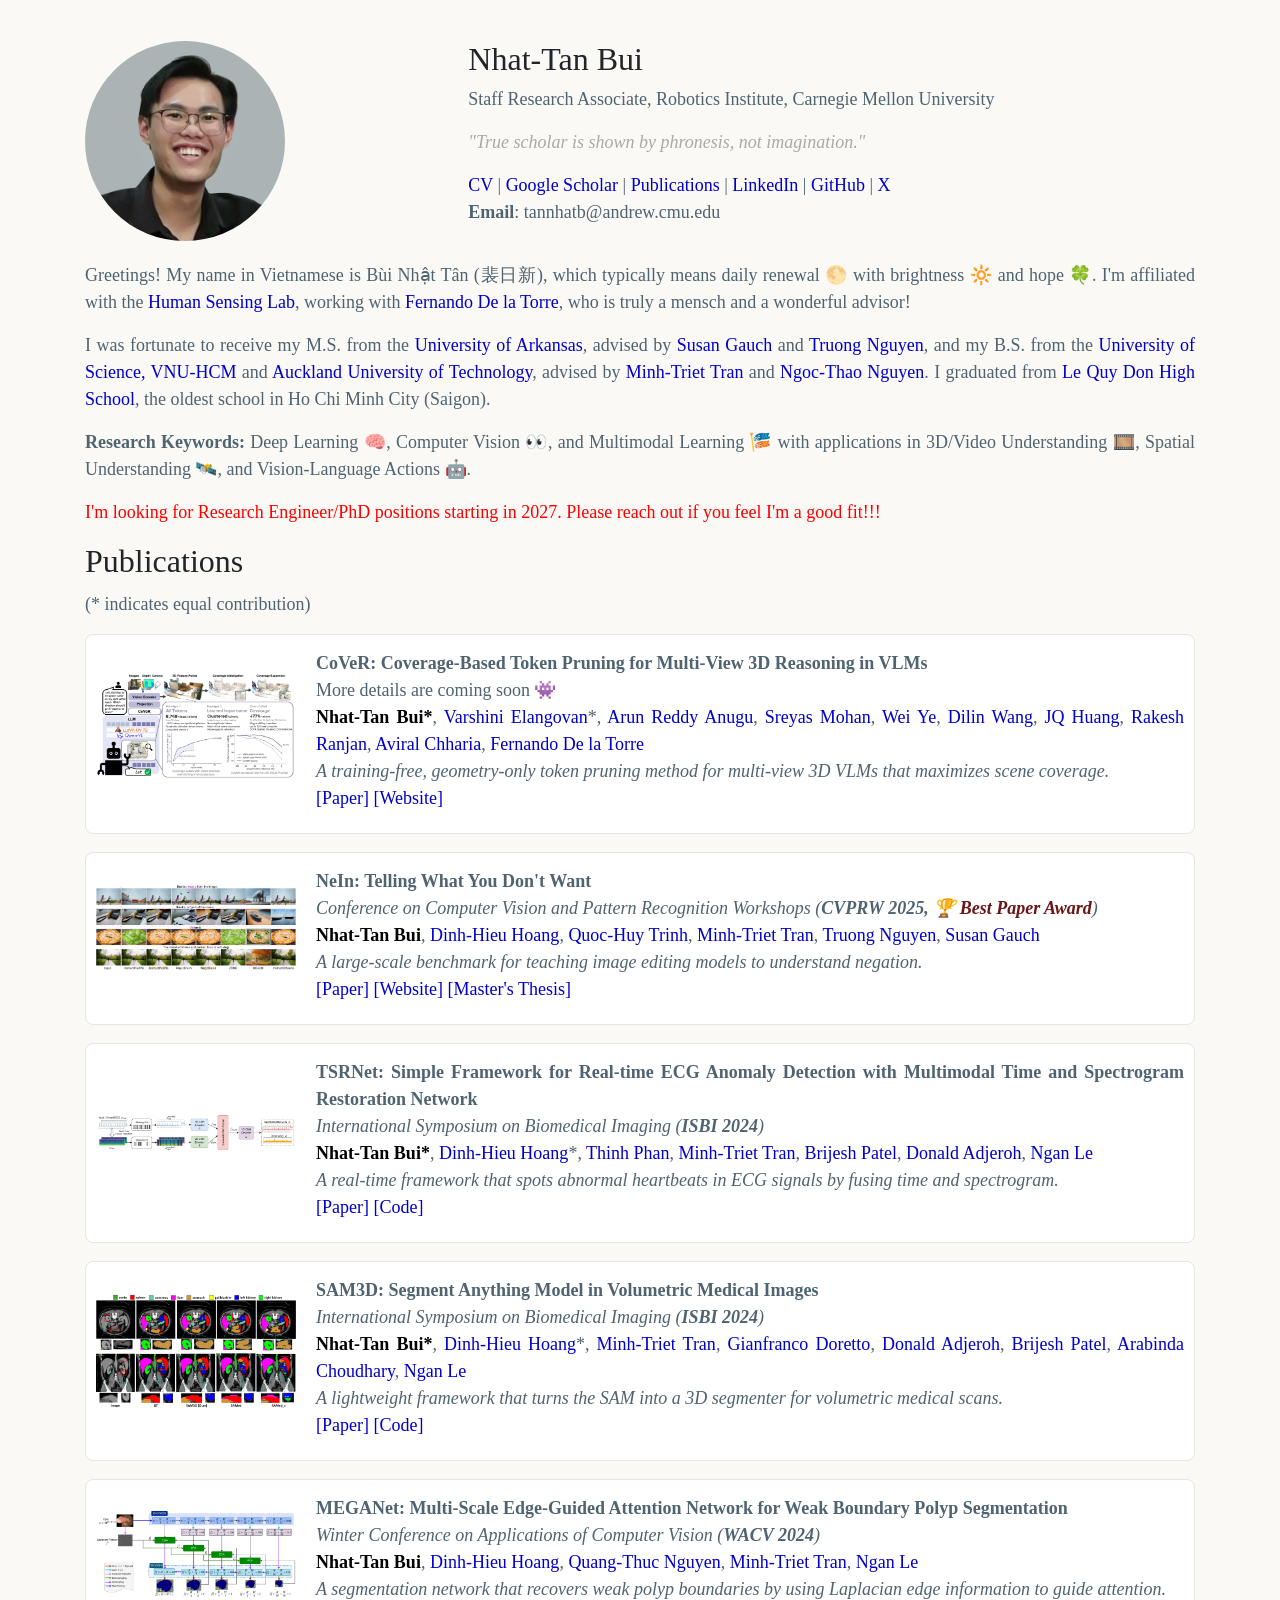
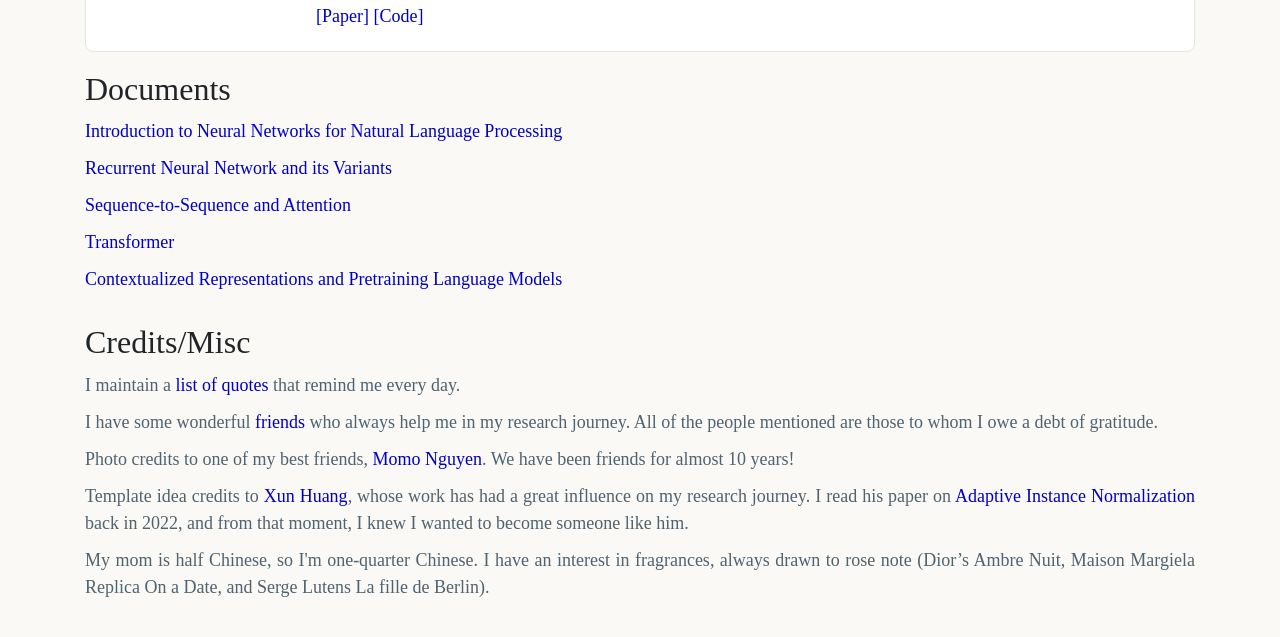
==== commit 488cbf55: "update" ====
--- a/index.html
+++ b/index.html
@@ -24,7 +24,7 @@
                     <p>Staff Research Associate, Robotics Institute, Carnegie Mellon University</p>
                     <p><p style="font-size: 18px; font-style: italic; color: #A9A9A9;">"True scholar is shown by phronesis, not imagination."</></p>
                     <p style="margin-bottom: 0;" class="social-links">
-                        <a href="https://drive.google.com/file/d/1gJBJsEUtDPwQ0TL1xk48a0roUYD8vA9K/view?usp=drive_link">CV</a> |
+                        <a href="https://drive.google.com/file/d/1mFtzrTzhLgHYwWkfG-VyiaIKCIcXo2KY/view?usp=drive_link">CV</a> |
                         <a href="https://scholar.google.com/citations?user=FV1sNHAAAAAJ">Google Scholar</a> |
                         <a href="#publication">Publications</a> |
                         <a href="https://www.linkedin.com/in/bntannnn/">LinkedIn</a> |
@@ -60,7 +60,7 @@
                         <p style="margin-bottom: 0;">More details are coming soon 👾</p> 
                         <p style="margin-bottom: 0;"><span class="author">Nhat-Tan Bui*</span>, <a href="https://varshini-e.github.io/">Varshini Elangovan</a>*, <a href="https://www.linkedin.com/in/a-arun-reddy/">Arun Reddy Anugu</a>, <a href="https://sreyas-mohan.github.io/">Sreyas Mohan</a>, <a href="https://ywwwer.github.io/">Wei Ye</a>, <a href="https://wdilin.github.io/">Dilin Wang</a>, <a href="https://www.linkedin.com/in/jq-huang/">JQ Huang</a>, <a href="https://www.linkedin.com/in/rakesh-r-3848538/">Rakesh Ranjan</a>, <a href="https://aviralchharia.github.io/">Aviral Chharia</a>, <a href="https://scholar.google.com/citations?user=YB8_6gkAAAAJ">Fernando De la Torre</a></p>
                         <p style="margin-bottom: 0;"><i>A training-free, geometry-only token pruning method for multi-view 3D VLMs that maximizes scene coverage.</i></p>
-                        <p><a href="https://humansensinglab.github.io/CoVeR/CoVeR.pdf"> [Paper]</a><a href="https://humansensinglab.github.io/CoVeR"> [Website]</a></p>
+                        <p><a href="https://arxiv.org/abs/2609.08345"> [Paper]</a><a href="https://humansensinglab.github.io/CoVeR"> [Website]</a></p>
                     </div>
                 </div>
             </div>
@@ -106,7 +106,7 @@
                     <div class="publication-text">
                         <p class="article-title">SAM3D: Segment Anything Model in Volumetric Medical Images</p>
                         <p style="margin-bottom: 0;"><i>International Symposium on Biomedical Imaging (<span class="highlight">ISBI 2024</span>)</i></p> 
-                        <p style="margin-bottom: 0;"><span class="author">Nhat-Tan Bui*</span>, <a href="https://scholar.google.com/citations?user=713F7a8AAAAJ">Dinh-Hieu Hoang</a>*, <a href="https://scholar.google.com/citations?user=lt2ATkkAAAAJ">Minh-Triet Tran</a>, <a href="https://scholar.google.com/citations?user=ReEG0FwAAAAJ">Gianfranco Doretto</a>, <a href="https://scholar.google.com/citations?user=WfzNXGIAAAAJ">Donald Adjeroh</a>, <a href="https://scholar.google.com/citations?user=kXNpMpwAAAAJ">Brijesh Patel</a>, Arabinda Choudhary, <a href="https://scholar.google.com/citations?hl=vi&user=8ck0k_UAAAAJ">Ngan Le</a></p>
+                        <p style="margin-bottom: 0;"><span class="author">Nhat-Tan Bui*</span>, <a href="https://scholar.google.com/citations?user=713F7a8AAAAJ">Dinh-Hieu Hoang</a>*, <a href="https://scholar.google.com/citations?user=lt2ATkkAAAAJ">Minh-Triet Tran</a>, <a href="https://scholar.google.com/citations?user=ReEG0FwAAAAJ">Gianfranco Doretto</a>, <a href="https://scholar.google.com/citations?user=WfzNXGIAAAAJ">Donald Adjeroh</a>, <a href="https://scholar.google.com/citations?user=kXNpMpwAAAAJ">Brijesh Patel</a>, <a href="https://www.linkedin.com/in/arabinda-choudhary/">Arabinda Choudhary</a>, <a href="https://scholar.google.com/citations?hl=vi&user=8ck0k_UAAAAJ">Ngan Le</a></p>
                         <p style="margin-bottom: 0;"><i>A lightweight framework that turns the SAM into a 3D segmenter for volumetric medical scans.</i></p>
                         <p><a href="https://arxiv.org/abs/2309.03493"> [Paper]</a><a href="https://github.com/UARK-AICV/SAM3D"> [Code]</a></p>
                     </div>
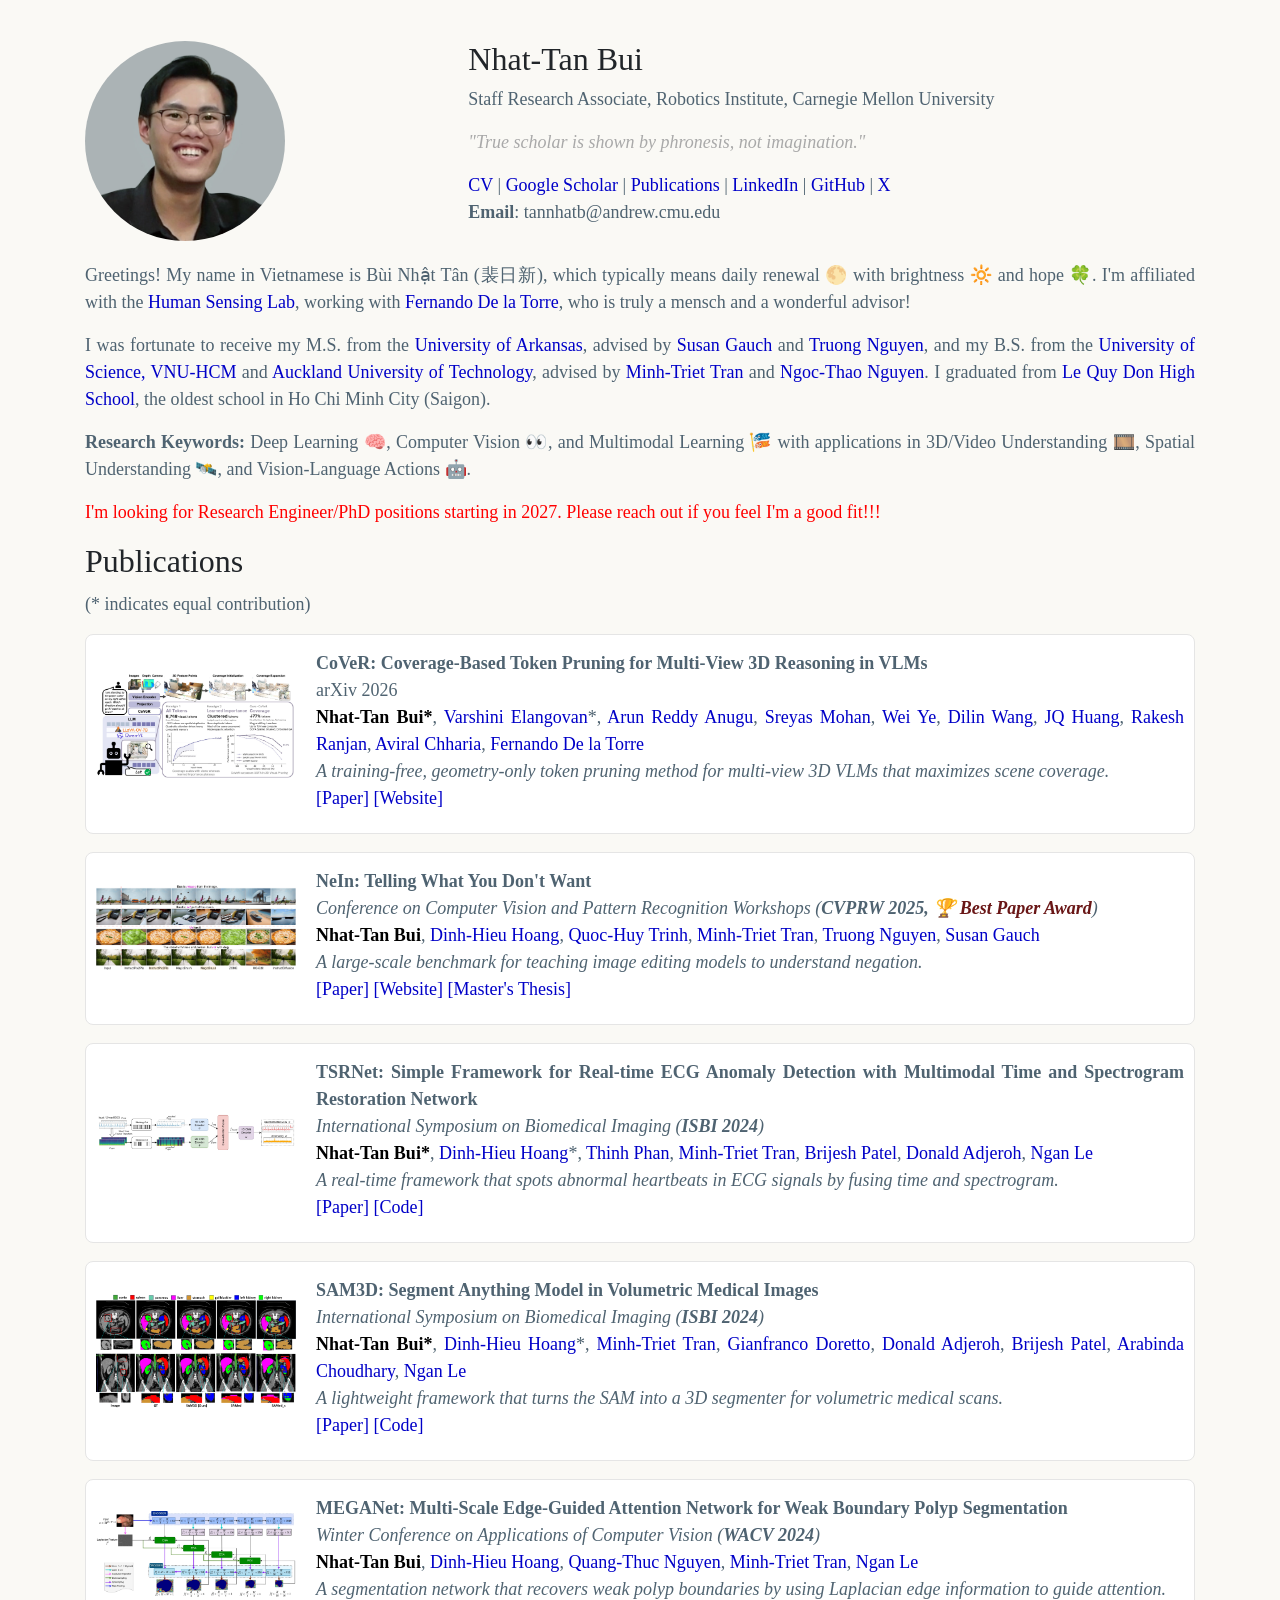
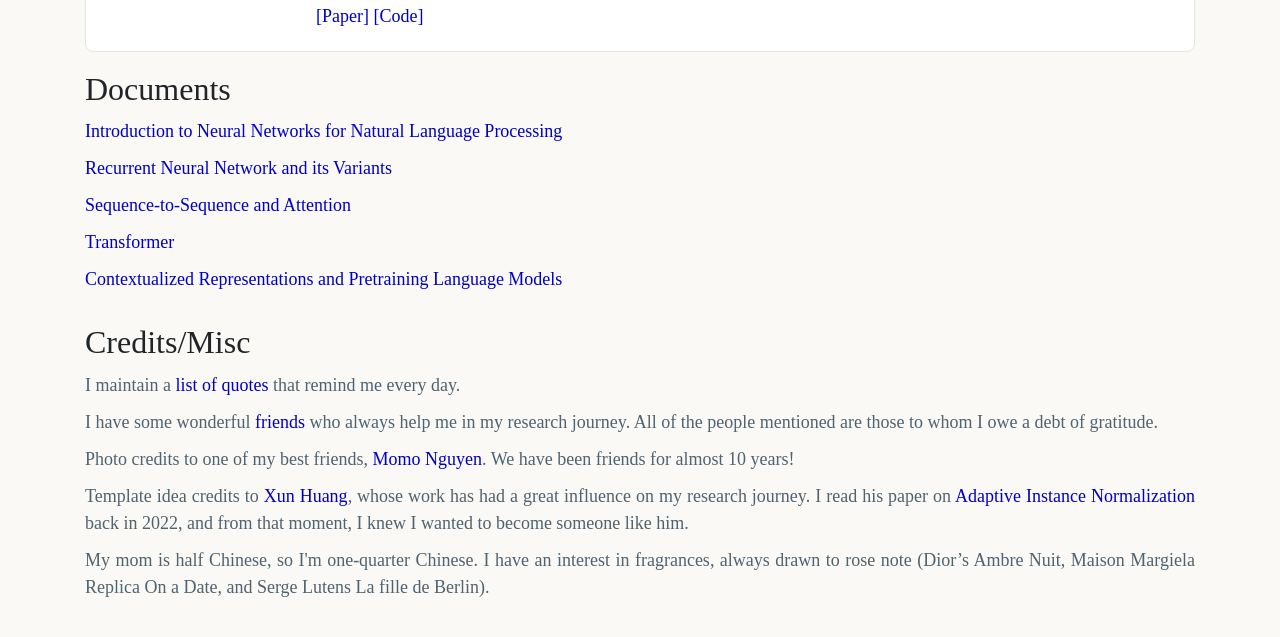
==== commit f181033e: "update" ====
--- a/index.html
+++ b/index.html
@@ -57,7 +57,7 @@
 
                     <div class="publication-text">
                         <p class="article-title">CoVeR: Coverage-Based Token Pruning for Multi-View 3D Reasoning in VLMs</p>
-                        <p style="margin-bottom: 0;">More details are coming soon 👾</p> 
+                        <p style="margin-bottom: 0;">arXiv 2026</p> 
                         <p style="margin-bottom: 0;"><span class="author">Nhat-Tan Bui*</span>, <a href="https://varshini-e.github.io/">Varshini Elangovan</a>*, <a href="https://www.linkedin.com/in/a-arun-reddy/">Arun Reddy Anugu</a>, <a href="https://sreyas-mohan.github.io/">Sreyas Mohan</a>, <a href="https://ywwwer.github.io/">Wei Ye</a>, <a href="https://wdilin.github.io/">Dilin Wang</a>, <a href="https://www.linkedin.com/in/jq-huang/">JQ Huang</a>, <a href="https://www.linkedin.com/in/rakesh-r-3848538/">Rakesh Ranjan</a>, <a href="https://aviralchharia.github.io/">Aviral Chharia</a>, <a href="https://scholar.google.com/citations?user=YB8_6gkAAAAJ">Fernando De la Torre</a></p>
                         <p style="margin-bottom: 0;"><i>A training-free, geometry-only token pruning method for multi-view 3D VLMs that maximizes scene coverage.</i></p>
                         <p><a href="https://arxiv.org/abs/2609.08345"> [Paper]</a><a href="https://humansensinglab.github.io/CoVeR"> [Website]</a></p>
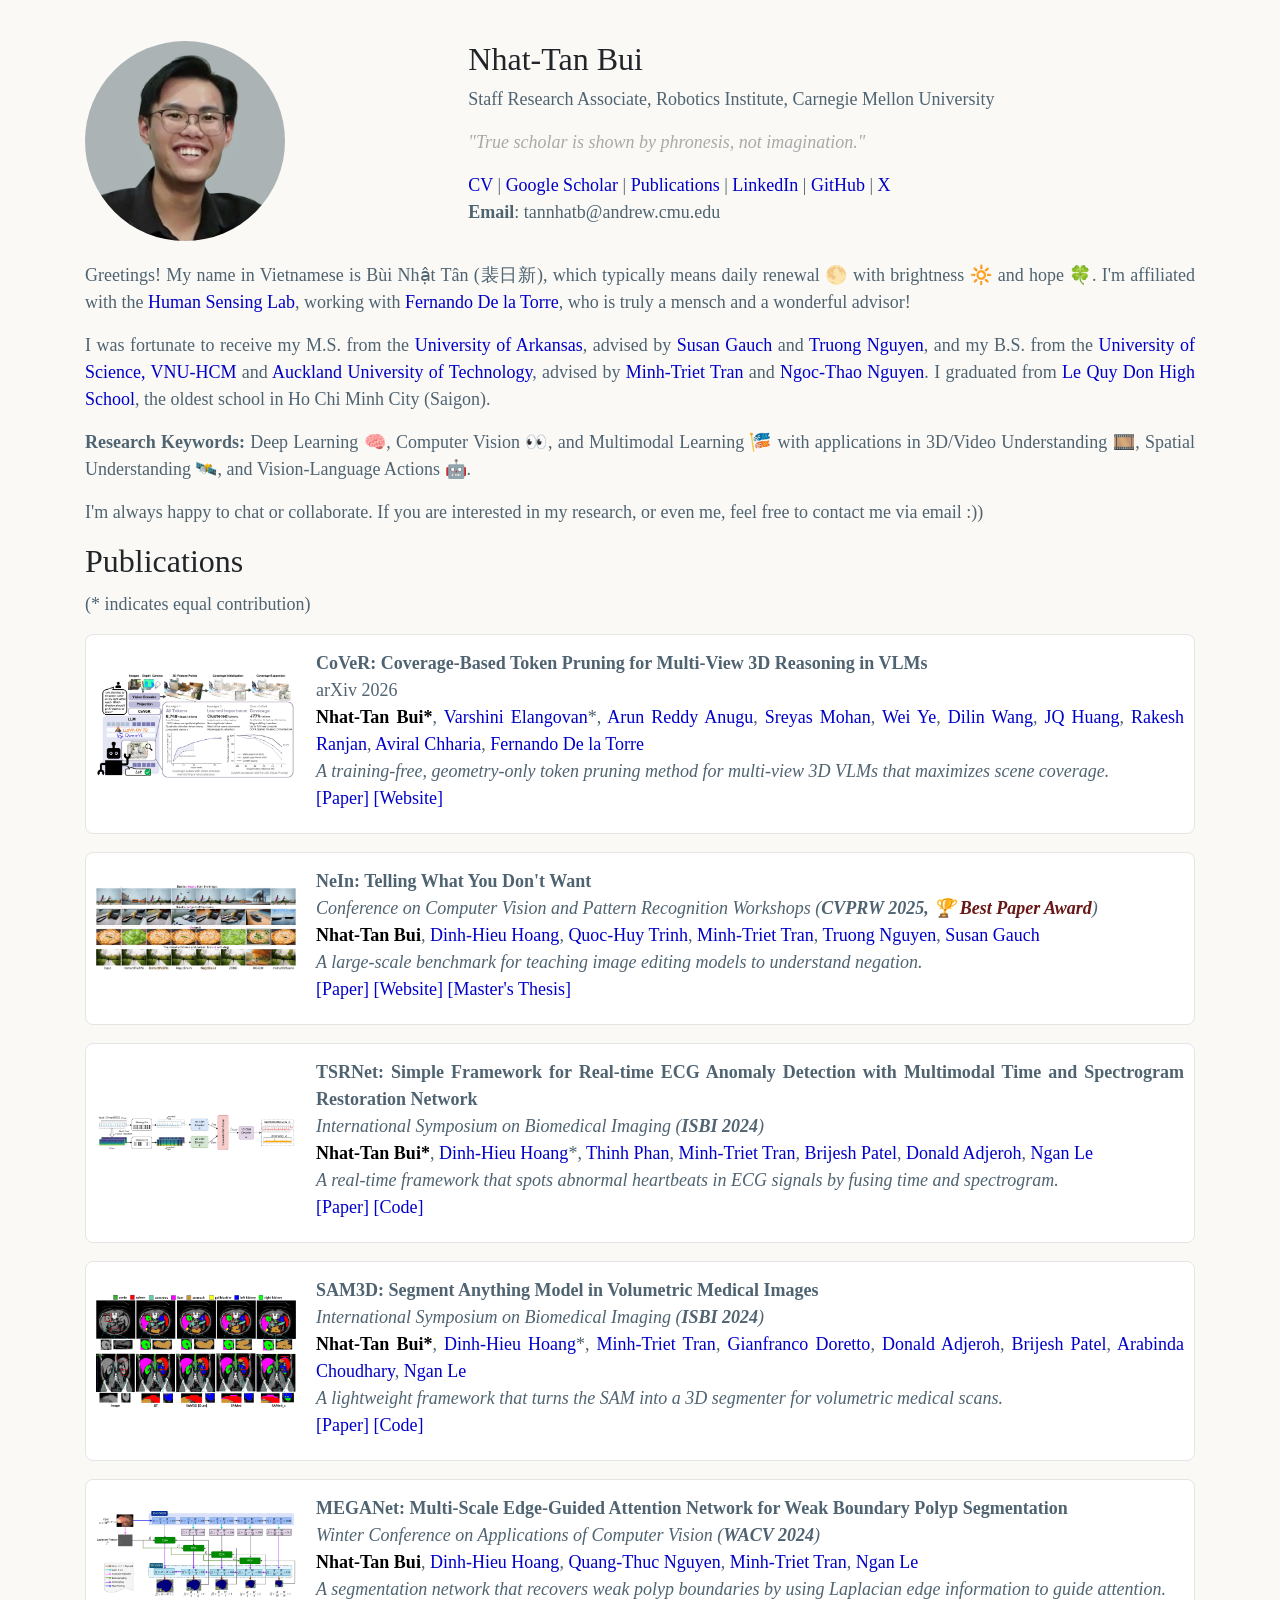
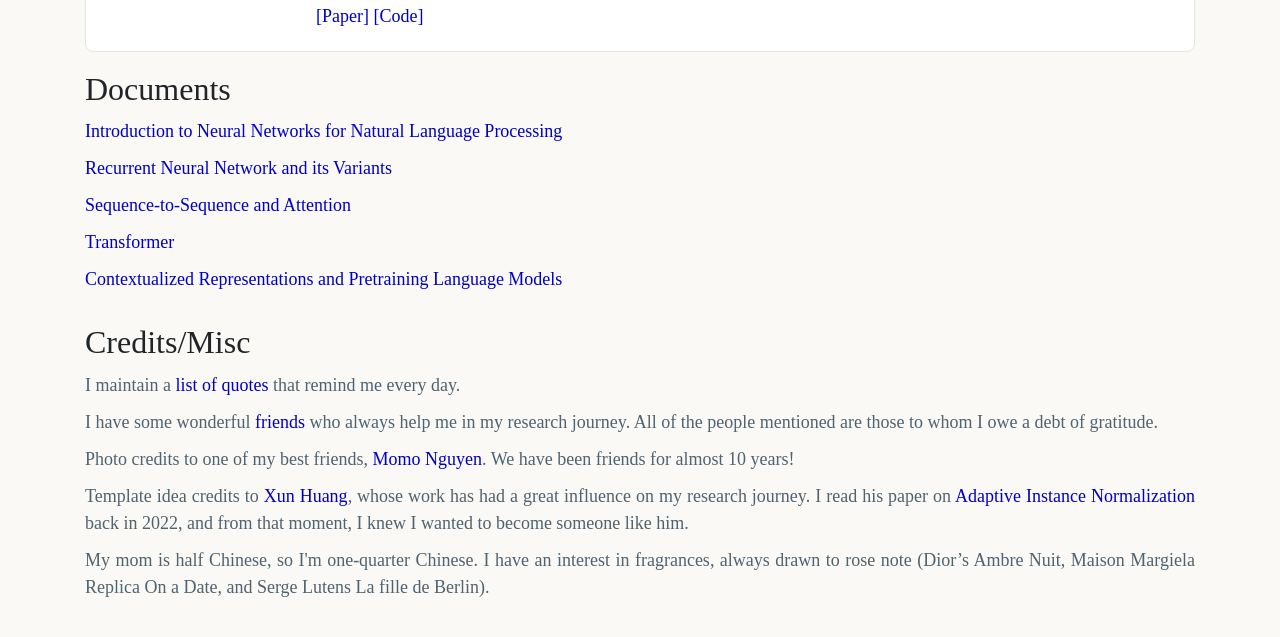
==== commit e9bf9416: "update" ====
--- a/index.html
+++ b/index.html
@@ -41,7 +41,7 @@
             <p>I was fortunate to receive my M.S. from the <a href="https://www.uark.edu/">University of Arkansas</a>, advised by <a href="https://engineering.uark.edu/electrical-engineering-computer-science/electrical-engineering-faculty/uid/sgauch/name/Susan+E+Gauch/">Susan Gauch</a> and <a href="https://jacobsschool.ucsd.edu/people/profile/truong-q-nguyen">Truong Nguyen</a>, 
             and my B.S. from the <a href="https://en.hcmus.edu.vn/">University of Science, VNU-HCM</a> and <a href="https://www.aut.ac.nz/">Auckland University of Technology</a>, advised by <a href="https://en.hcmus.edu.vn/profile/tran-minh-triet/">Minh-Triet Tran</a> and <a href="https://www.fit.hcmus.edu.vn/~nnthao/">Ngoc-Thao Nguyen</a>. I graduated from <a href="https://www.historicvietnam.com/former-lycee-chasseloup-laubat/">Le Quy Don High School</a>, the oldest school in Ho Chi Minh City (Saigon).</p>
             <p><span class="highlight">Research Keywords:</span> Deep Learning 🧠, Computer Vision 👀, and Multimodal Learning 🎏 with applications in 3D/Video Understanding 🎞️, Spatial Understanding 🛰️, and Vision-Language Actions 🤖.</p>
-            <p style="color: red">I'm looking for Research Engineer/PhD positions starting in 2027. Please reach out if you feel I'm a good fit!!!</p>
+            <p>I'm always happy to chat or collaborate. If you are interested in my research, or even me, feel free to contact me via email :))</p>
         </div>
 
 
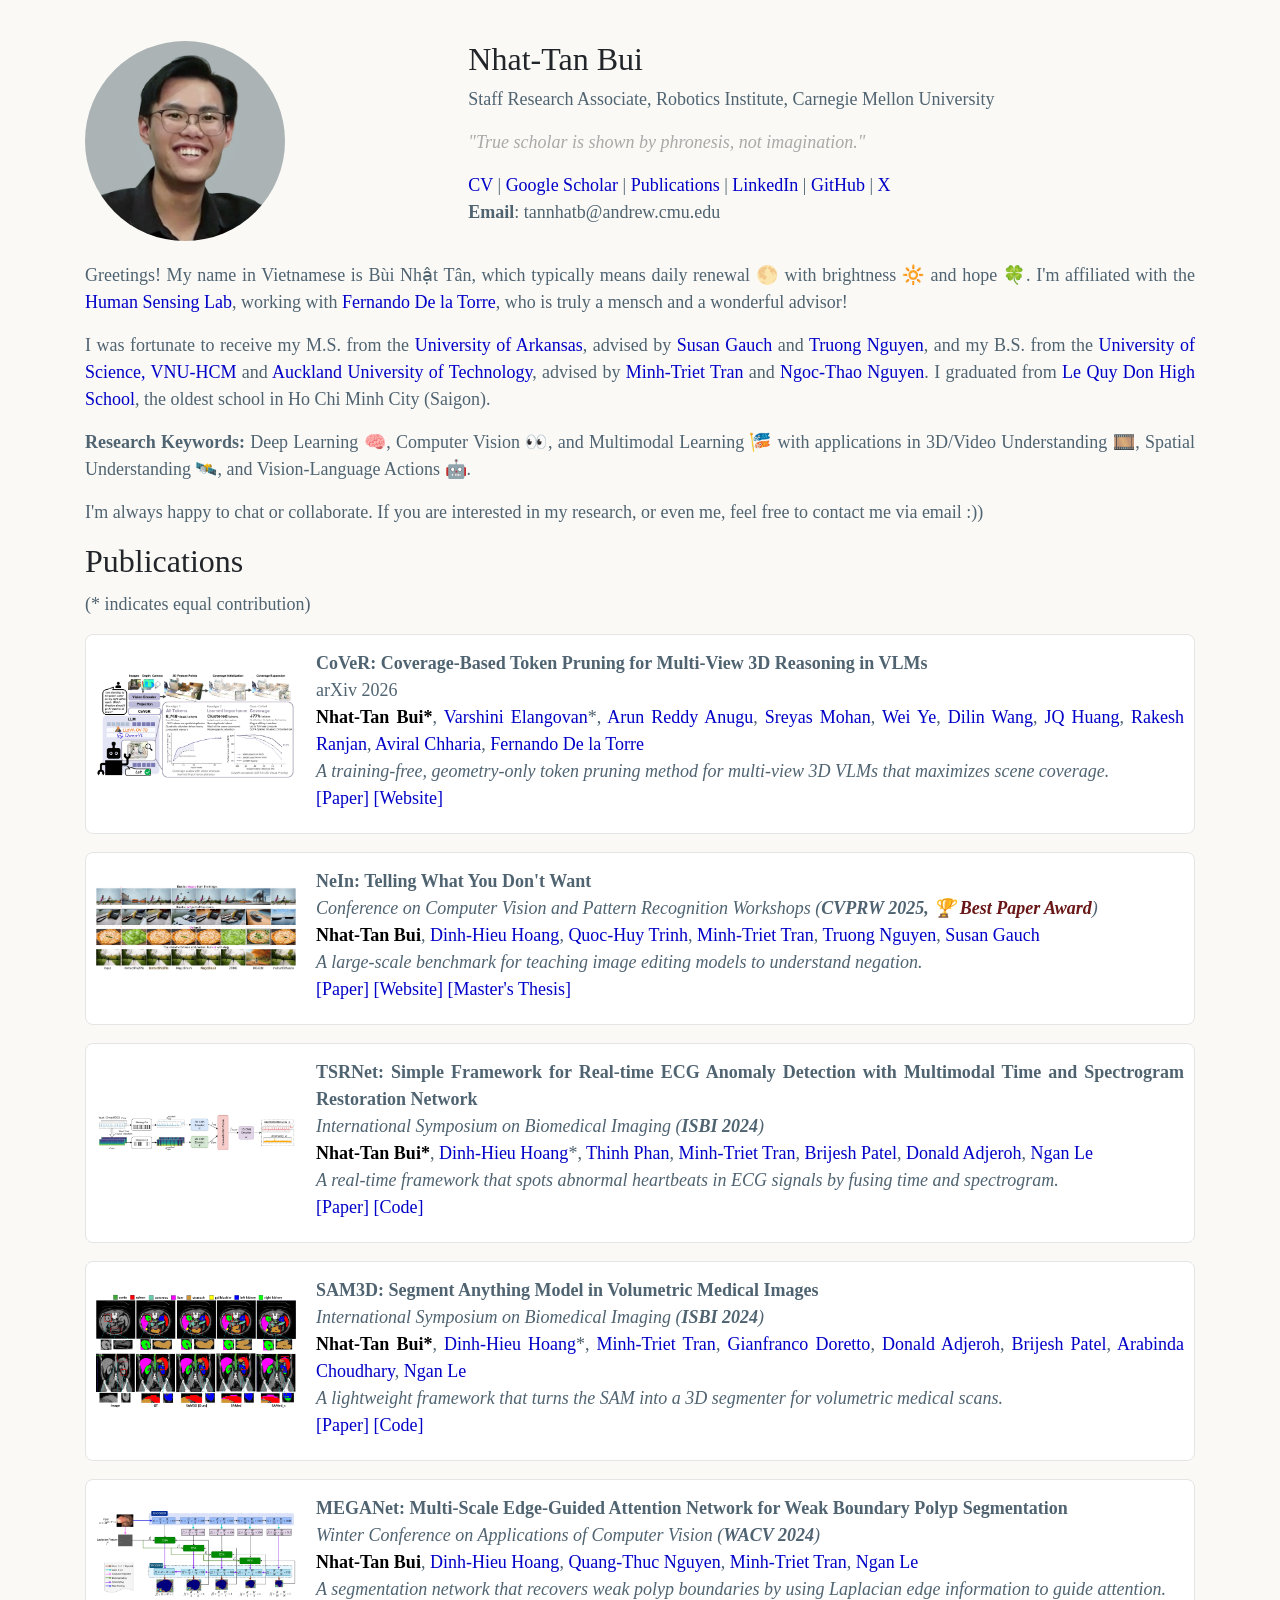
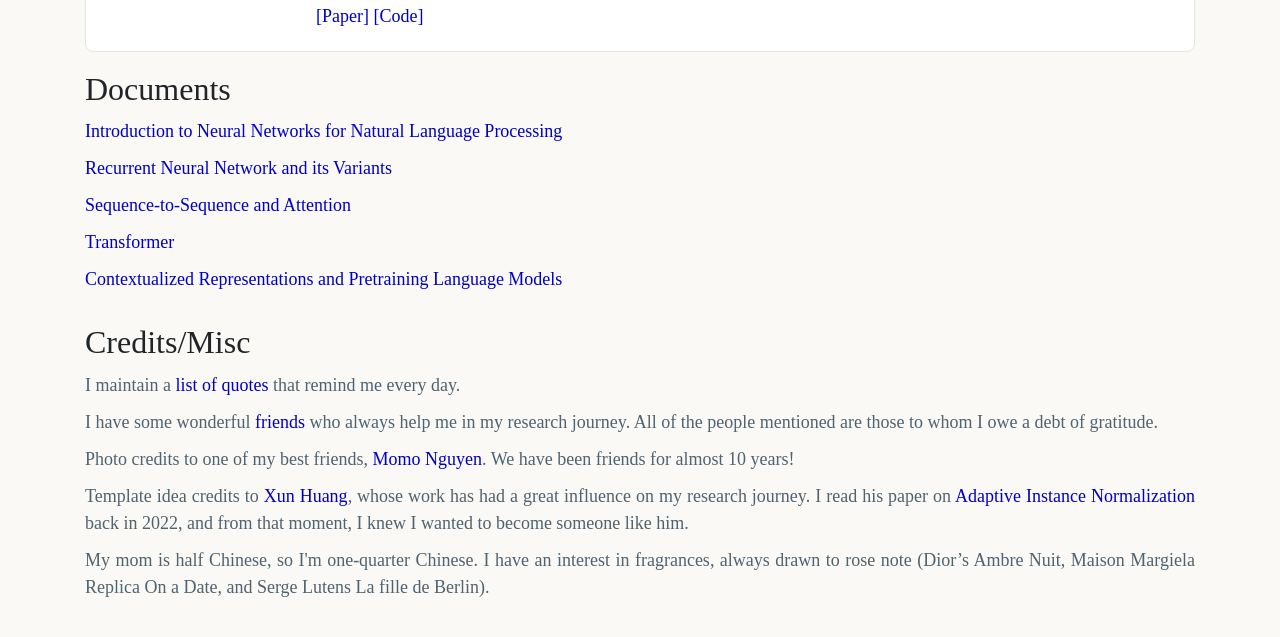
==== commit df58e11f: "update" ====
--- a/index.html
+++ b/index.html
@@ -37,7 +37,7 @@
         </div>   
 
         <div class="col-xs-12" id="intro">
-            <p>Greetings! My name in Vietnamese is Bùi Nhật Tân (裴日新), which typically means daily renewal 🌕 with brightness 🔆 and hope 🍀. I'm affiliated with the <a href="http://www.humansensing.cs.cmu.edu/">Human Sensing Lab</a>, working with <a href="https://www.ri.cmu.edu/ri-faculty/fernando-de-la-torre-frade/">Fernando De la Torre</a>, who is truly a mensch and a wonderful advisor!</p>
+            <p>Greetings! My name in Vietnamese is Bùi Nhật Tân, which typically means daily renewal 🌕 with brightness 🔆 and hope 🍀. I'm affiliated with the <a href="http://www.humansensing.cs.cmu.edu/">Human Sensing Lab</a>, working with <a href="https://www.ri.cmu.edu/ri-faculty/fernando-de-la-torre-frade/">Fernando De la Torre</a>, who is truly a mensch and a wonderful advisor!</p>
             <p>I was fortunate to receive my M.S. from the <a href="https://www.uark.edu/">University of Arkansas</a>, advised by <a href="https://engineering.uark.edu/electrical-engineering-computer-science/electrical-engineering-faculty/uid/sgauch/name/Susan+E+Gauch/">Susan Gauch</a> and <a href="https://jacobsschool.ucsd.edu/people/profile/truong-q-nguyen">Truong Nguyen</a>, 
             and my B.S. from the <a href="https://en.hcmus.edu.vn/">University of Science, VNU-HCM</a> and <a href="https://www.aut.ac.nz/">Auckland University of Technology</a>, advised by <a href="https://en.hcmus.edu.vn/profile/tran-minh-triet/">Minh-Triet Tran</a> and <a href="https://www.fit.hcmus.edu.vn/~nnthao/">Ngoc-Thao Nguyen</a>. I graduated from <a href="https://www.historicvietnam.com/former-lycee-chasseloup-laubat/">Le Quy Don High School</a>, the oldest school in Ho Chi Minh City (Saigon).</p>
             <p><span class="highlight">Research Keywords:</span> Deep Learning 🧠, Computer Vision 👀, and Multimodal Learning 🎏 with applications in 3D/Video Understanding 🎞️, Spatial Understanding 🛰️, and Vision-Language Actions 🤖.</p>
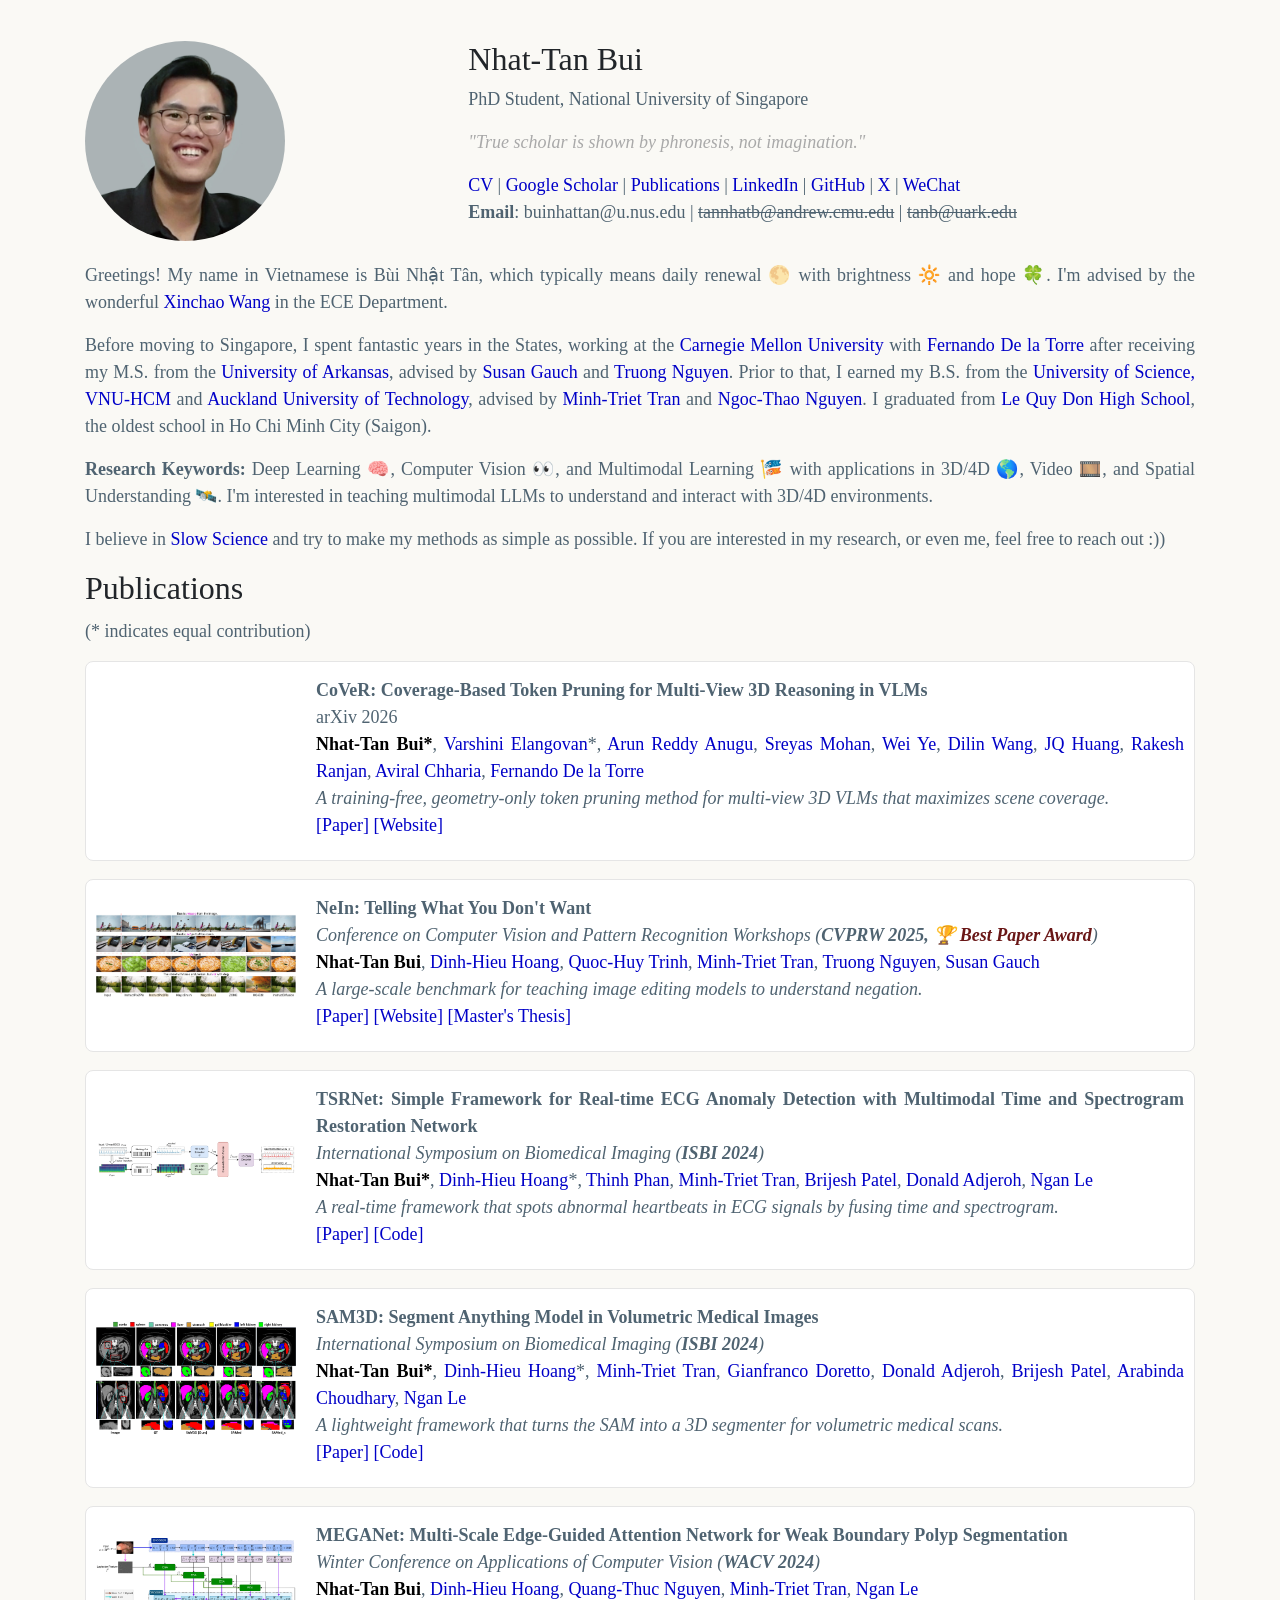
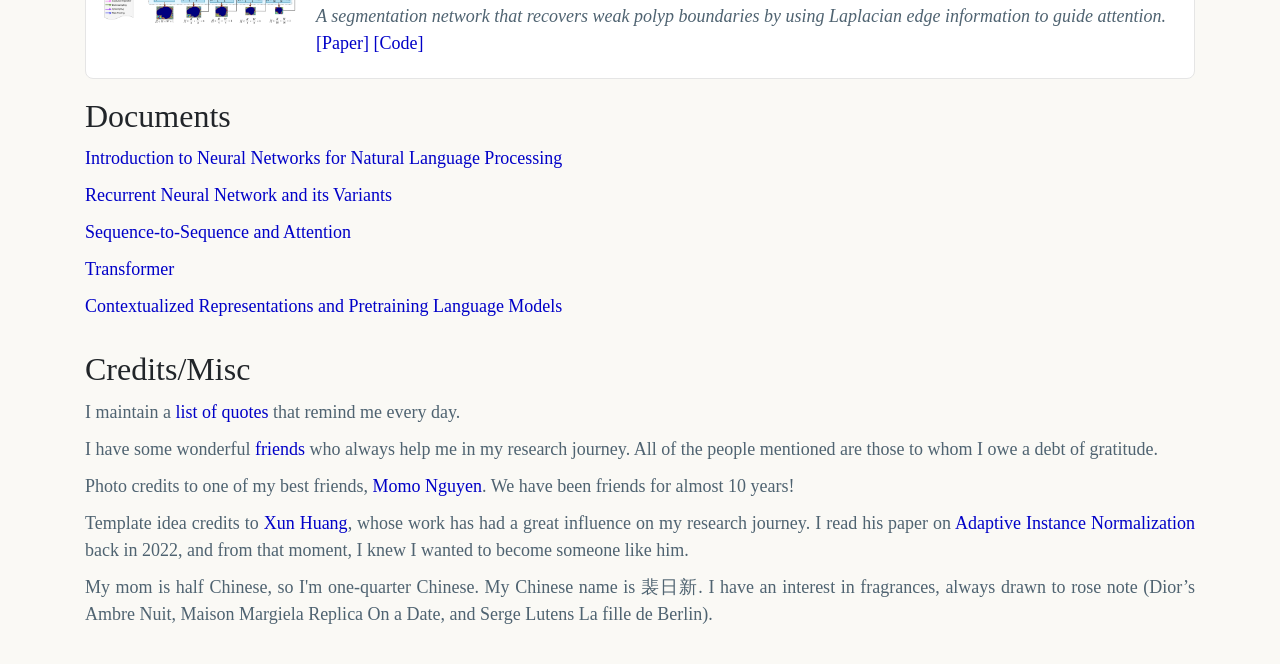
==== commit 1a7a84f2: "update" ====
--- a/index.html
+++ b/index.html
@@ -9,7 +9,6 @@
     <link rel="stylesheet" href="css/main.css">
     <link rel="stylesheet" href="bootstrap/css/bootstrap.min.css"> 
     <title>Nhat-Tan Bui</title>
-    <link rel="icon" href="images/favicon.png">
 </head>
 
 <body>
@@ -21,7 +20,7 @@
                 </div>
                 <div class="profile-right">
                     <h2>Nhat-Tan Bui</h2>
-                    <p>Staff Research Associate, Robotics Institute, Carnegie Mellon University</p>
+                    <p>PhD Student, National University of Singapore</p>
                     <p><p style="font-size: 18px; font-style: italic; color: #A9A9A9;">"True scholar is shown by phronesis, not imagination."</></p>
                     <p style="margin-bottom: 0;" class="social-links">
                         <a href="https://drive.google.com/file/d/1mFtzrTzhLgHYwWkfG-VyiaIKCIcXo2KY/view?usp=drive_link">CV</a> |
@@ -29,19 +28,22 @@
                         <a href="#publication">Publications</a> |
                         <a href="https://www.linkedin.com/in/bntannnn/">LinkedIn</a> |
                         <a href="https://github.com/tanbuinhat">GitHub</a> |
-                        <a href="https://x.com/nhattanbui22">X</a> 
+                        <a href="https://x.com/nhattanbui22">X</a> | 
+                        <a href="images/wechat.jpg">WeChat</a> 
                     </p>
-                    <p><span class="highlight">Email</span>: tannhatb@andrew.cmu.edu</p>
+                    <p><span class="highlight">Email</span>: buinhattan@u.nus.edu | <del>tannhatb@andrew.cmu.edu</del> | <del>tanb@uark.edu</del></p>
                 </div>
             </div>
         </div>   
 
         <div class="col-xs-12" id="intro">
-            <p>Greetings! My name in Vietnamese is Bùi Nhật Tân, which typically means daily renewal 🌕 with brightness 🔆 and hope 🍀. I'm affiliated with the <a href="http://www.humansensing.cs.cmu.edu/">Human Sensing Lab</a>, working with <a href="https://www.ri.cmu.edu/ri-faculty/fernando-de-la-torre-frade/">Fernando De la Torre</a>, who is truly a mensch and a wonderful advisor!</p>
-            <p>I was fortunate to receive my M.S. from the <a href="https://www.uark.edu/">University of Arkansas</a>, advised by <a href="https://engineering.uark.edu/electrical-engineering-computer-science/electrical-engineering-faculty/uid/sgauch/name/Susan+E+Gauch/">Susan Gauch</a> and <a href="https://jacobsschool.ucsd.edu/people/profile/truong-q-nguyen">Truong Nguyen</a>, 
-            and my B.S. from the <a href="https://en.hcmus.edu.vn/">University of Science, VNU-HCM</a> and <a href="https://www.aut.ac.nz/">Auckland University of Technology</a>, advised by <a href="https://en.hcmus.edu.vn/profile/tran-minh-triet/">Minh-Triet Tran</a> and <a href="https://www.fit.hcmus.edu.vn/~nnthao/">Ngoc-Thao Nguyen</a>. I graduated from <a href="https://www.historicvietnam.com/former-lycee-chasseloup-laubat/">Le Quy Don High School</a>, the oldest school in Ho Chi Minh City (Saigon).</p>
-            <p><span class="highlight">Research Keywords:</span> Deep Learning 🧠, Computer Vision 👀, and Multimodal Learning 🎏 with applications in 3D/Video Understanding 🎞️, Spatial Understanding 🛰️, and Vision-Language Actions 🤖.</p>
-            <p>I'm always happy to chat or collaborate. If you are interested in my research, or even me, feel free to contact me via email :))</p>
+            <p>Greetings! My name in Vietnamese is Bùi Nhật Tân, which typically means daily renewal 🌕 with brightness 🔆 and hope 🍀. I'm advised by the wonderful <a href="https://sites.google.com/site/sitexinchaowang/">Xinchao Wang</a> in the ECE Department.</p>
+            <p>Before moving to Singapore, I spent fantastic years in the States, working at the <a href="https://www.ri.cmu.edu/">Carnegie Mellon University</a> with <a href="https://www.cs.cmu.edu/~ftorre/">Fernando De la Torre</a>
+                after receiving my M.S. from the <a href="https://www.uark.edu/">University of Arkansas</a>, advised by <a href="https://engineering.uark.edu/electrical-engineering-computer-science/electrical-engineering-faculty/uid/sgauch/name/Susan+E+Gauch/">Susan Gauch</a> and <a href="https://jacobsschool.ucsd.edu/people/profile/truong-q-nguyen">Truong Nguyen</a>.
+                Prior to that, I earned my B.S. from the <a href="https://en.hcmus.edu.vn/">University of Science, VNU-HCM</a> and <a href="https://www.aut.ac.nz/">Auckland University of Technology</a>, advised by <a href="https://en.hcmus.edu.vn/profile/tran-minh-triet/">Minh-Triet Tran</a> and <a href="https://www.fit.hcmus.edu.vn/~nnthao/">Ngoc-Thao Nguyen</a>.
+                I graduated from <a href="https://www.historicvietnam.com/former-lycee-chasseloup-laubat/">Le Quy Don High School</a>, the oldest school in Ho Chi Minh City (Saigon).</p>
+            <p><span class="highlight">Research Keywords:</span> Deep Learning 🧠, Computer Vision 👀, and Multimodal Learning 🎏 with applications in 3D/4D 🌎, Video 🎞️, and Spatial Understanding 🛰️. I'm interested in teaching multimodal LLMs to understand and interact with 3D/4D environments.</p>
+            <p>I believe in <a href="http://slow-science.org/">Slow Science</a> and try to make my methods as simple as possible. If you are interested in my research, or even me, feel free to reach out :))</p>
         </div>
 
 
@@ -52,7 +54,9 @@
             <div class="publication-item">
                 <div class="row">
                     <div class="publication-image">
-                        <img src="images/CoVeR.jpg" class="move-down">
+                        <video autoplay muted loop playsinline class="move-down">
+                            <source src="images/CoVeR.mp4" type="video/mp4">
+                        </video>
                     </div>
 
                     <div class="publication-text">
@@ -152,7 +156,7 @@
                 <li>I have some wonderful <a href="friends.html">friends</a> who always help me in my research journey. All of the people mentioned are those to whom I owe a debt of gratitude.</li>
                 <li>Photo credits to one of my best friends, <a href="https://www.instagram.com/momonguyenn/">Momo Nguyen</a>. We have been friends for almost 10 years!</li>
                 <li>Template idea credits to <a href="https://www.xunhuang.me/">Xun Huang</a>, whose work has had a great influence on my research journey. I read his paper on <a href="https://openaccess.thecvf.com/content_ICCV_2017/papers/Huang_Arbitrary_Style_Transfer_ICCV_2017_paper.pdf">Adaptive Instance Normalization</a> back in 2022, and from that moment, I knew I wanted to become someone like him.</li>
-                <li>My mom is half Chinese, so I'm one-quarter Chinese. I have an interest in fragrances, always drawn to rose note (Dior’s Ambre Nuit, Maison Margiela Replica On a Date, and Serge Lutens La fille de Berlin).</li>
+                <li>My mom is half Chinese, so I'm one-quarter Chinese. My Chinese name is 裴日新. I have an interest in fragrances, always drawn to rose note (Dior’s Ambre Nuit, Maison Margiela Replica On a Date, and Serge Lutens La fille de Berlin).</li>
             </ul>
         </div>
     </div>
--- a/css/main.css
+++ b/css/main.css
@@ -113,6 +113,13 @@
   transition: all 0.2s ease;
 }
 
+.publication-image video {
+    width: 100%;
+    height: auto;
+    object-fit: contain;
+    display: block;
+}
+
 .publication-item:hover {
     border-color: #cccccc;
     box-shadow: 0 4px 12px rgba(0, 0, 0, 0.08);
